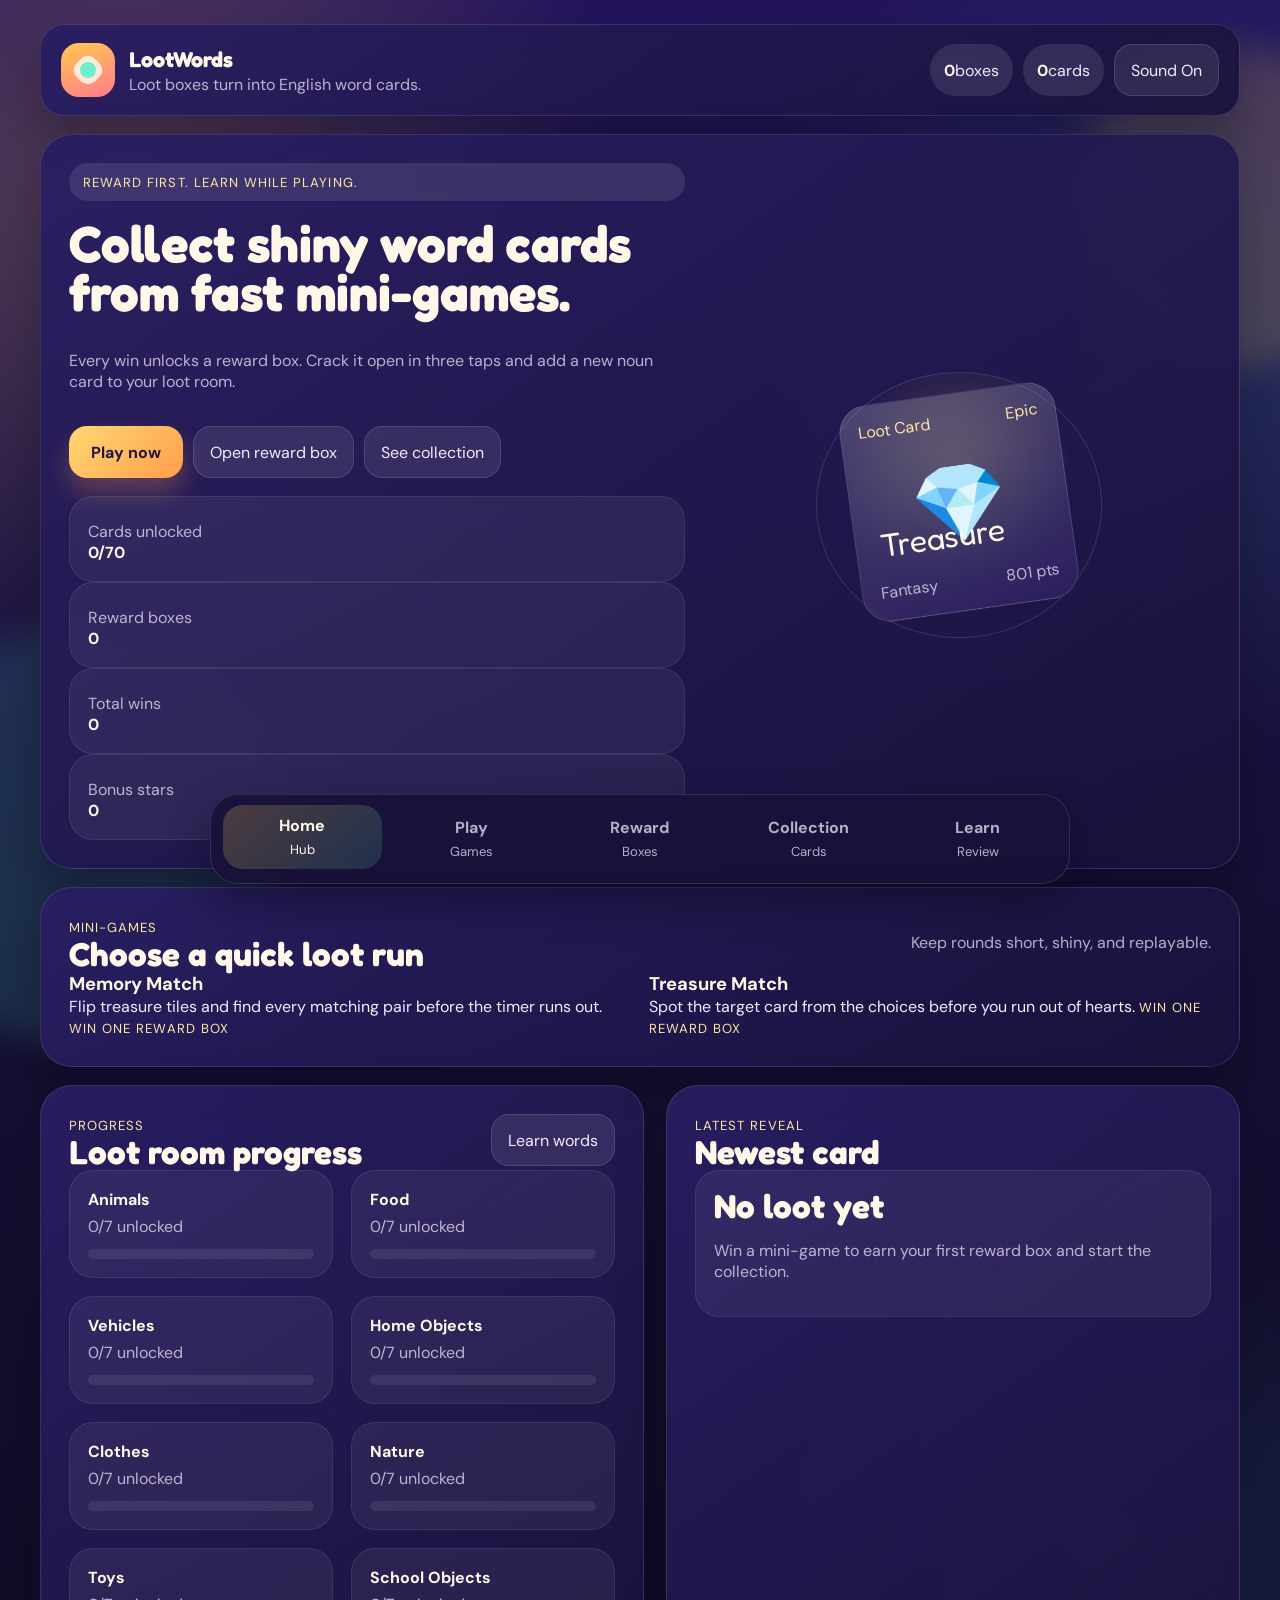
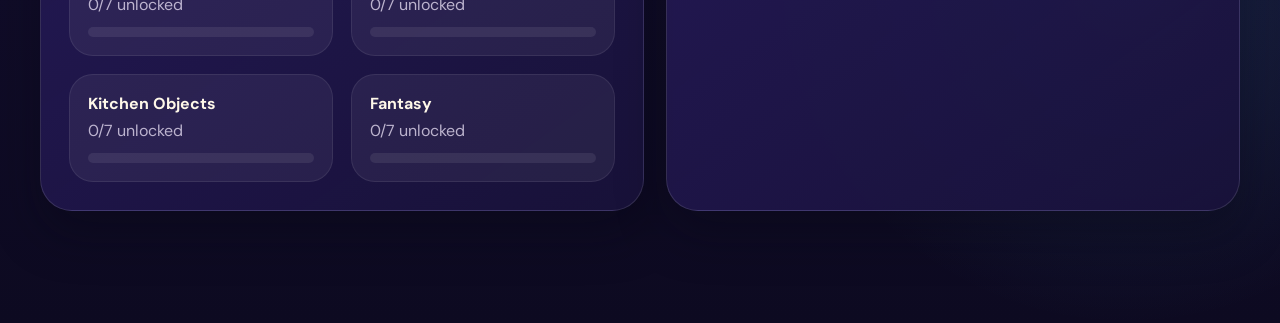
==== lootwords/index.html @ d4439b84 "Initial the project" ====
<!DOCTYPE html>
<html lang="en">
  <head>
    <meta charset="UTF-8" />
    <meta name="viewport" content="width=device-width, initial-scale=1.0" />
    <title>LootWords</title>
    <meta
      name="description"
      content="LootWords is a playful browser loot game that turns collectible rewards into English vocabulary."
    />
    <link
      rel="icon"
      href="data:image/svg+xml,%3Csvg xmlns='http://www.w3.org/2000/svg' viewBox='0 0 64 64'%3E%3Crect width='64' height='64' rx='18' fill='%23ffc94f'/%3E%3Ccircle cx='32' cy='32' r='18' fill='%23ffffff' fill-opacity='0.75'/%3E%3Ccircle cx='32' cy='32' r='10' fill='%2352f1cb'/%3E%3C/svg%3E"
    />
    <link rel="stylesheet" href="./styles/main.css" />
  </head>
  <body>
    <div id="app"></div>
    <script type="module" src="./scripts/app.js"></script>
  </body>
</html>
---- lootwords/styles/main.css ----
@import url("https://fonts.googleapis.com/css2?family=DM+Sans:wght@400;500;700;800&family=Fredoka:wght@500;600;700&display=swap");

:root {
  color-scheme: dark;
  --bg-0: #0d0a21;
  --bg-1: #161036;
  --bg-2: #24145f;
  --panel: rgba(29, 20, 70, 0.88);
  --panel-strong: rgba(39, 28, 90, 0.96);
  --line: rgba(255, 255, 255, 0.12);
  --line-soft: rgba(255, 255, 255, 0.08);
  --text-strong: #fff8e9;
  --text-main: #f5ebff;
  --text-muted: rgba(245, 235, 255, 0.72);
  --gold: #ffc94f;
  --gold-soft: #ffe7a5;
  --mint: #52f1cb;
  --rose: #ff7b8d;
  --sky: #53c4ff;
  --shadow: 0 22px 48px rgba(9, 7, 20, 0.36);
  --radius-xl: 32px;
  --radius-lg: 24px;
  --radius-md: 18px;
  --radius-sm: 14px;
  --shell-width: min(1200px, calc(100vw - 40px));
  --nav-height: 88px;
  --ease: 180ms ease;
}

*,
*::before,
*::after {
  box-sizing: border-box;
}

html,
body {
  min-height: 100%;
  margin: 0;
}

body {
  font-family: "DM Sans", sans-serif;
  background:
    radial-gradient(circle at 10% 10%, rgba(255, 201, 79, 0.24), transparent 24%),
    radial-gradient(circle at 88% 18%, rgba(82, 241, 203, 0.15), transparent 22%),
    radial-gradient(circle at 88% 82%, rgba(83, 196, 255, 0.14), transparent 18%),
    linear-gradient(180deg, var(--bg-2) 0%, var(--bg-1) 48%, var(--bg-0) 100%);
  color: var(--text-main);
  overflow-x: hidden;
}

body::before,
body::after {
  content: "";
  position: fixed;
  border-radius: 50%;
  pointer-events: none;
  filter: blur(18px);
  z-index: 0;
}

body::before {
  top: 3rem;
  right: -7rem;
  width: 20rem;
  height: 20rem;
  background: rgba(255, 201, 79, 0.18);
}

body::after {
  bottom: -9rem;
  left: -8rem;
  width: 26rem;
  height: 26rem;
  background: rgba(82, 241, 203, 0.14);
}

button,
select {
  font: inherit;
}

a {
  color: inherit;
  text-decoration: none;
}

#app {
  position: relative;
  z-index: 1;
  min-height: 100vh;
}

.app-shell {
  width: var(--shell-width);
  margin: 0 auto;
  padding: 24px 0 calc(var(--nav-height) + 24px);
}

.shell-topbar,
.hero-panel,
.section-panel,
.collection-panel,
.reward-panel,
.learn-panel,
.arena-panel,
.detail-modal__dialog {
  background: linear-gradient(145deg, rgba(41, 30, 98, 0.95), rgba(25, 18, 59, 0.9));
  border: 1px solid var(--line);
  box-shadow: var(--shadow);
  backdrop-filter: blur(14px);
}

.shell-topbar {
  display: flex;
  align-items: center;
  justify-content: space-between;
  gap: 18px;
  padding: 18px 20px;
  margin-bottom: 18px;
  border-radius: 24px;
}

.brand-lockup {
  display: flex;
  align-items: center;
  gap: 14px;
}

.brand-mark {
  width: 54px;
  height: 54px;
  border-radius: 18px;
  position: relative;
  background: linear-gradient(160deg, var(--gold), var(--rose));
}

.brand-mark::before,
.brand-mark::after {
  content: "";
  position: absolute;
  transform: rotate(45deg);
}

.brand-mark::before {
  inset: 14px;
  border-radius: 10px;
  background: rgba(255, 255, 255, 0.76);
}

.brand-mark::after {
  inset: 19px;
  border-radius: 8px;
  background: rgba(82, 241, 203, 0.84);
}

.brand-copy {
  display: grid;
  gap: 2px;
}

.brand-copy strong,
.headline,
.section-title,
.reward-title,
.learn-title,
.arena-title,
.loot-card__word,
.detail-card__word,
.target-card__copy strong {
  font-family: "Fredoka", sans-serif;
  color: var(--text-strong);
}

.brand-copy strong {
  font-size: 1.35rem;
}

.brand-copy span,
.screen-note,
.section-copy,
.body-copy,
.reward-hint {
  color: var(--text-muted);
}

.topbar-status,
.hero-actions,
.button-row,
.pill-row,
.cta-stack,
.arena-stats,
.reward-meter {
  display: flex;
  gap: 10px;
  flex-wrap: wrap;
}

.status-pill,
.arena-stat,
.card-category,
.card-points,
.card-tag,
.rarity-badge,
.eyebrow {
  display: inline-flex;
  align-items: center;
  min-height: 38px;
  padding: 0 14px;
  border-radius: 999px;
  background: rgba(255, 255, 255, 0.1);
  color: var(--text-main);
}

.status-pill strong {
  color: var(--text-strong);
}

.eyebrow,
.small-label {
  color: var(--gold-soft);
  letter-spacing: 0.08em;
  text-transform: uppercase;
  font-size: 0.82rem;
}

.headline {
  margin: 0;
  font-size: clamp(2.6rem, 4vw, 4.8rem);
  line-height: 0.95;
}

.section-title,
.reward-title,
.learn-title,
.arena-title {
  margin: 0;
  font-size: clamp(1.6rem, 2.6vw, 2.35rem);
  line-height: 1.05;
}

.shell-main {
  animation: screenRise 320ms ease both;
}

.shell-nav {
  position: fixed;
  left: 50%;
  bottom: 16px;
  transform: translateX(-50%);
  width: min(860px, calc(100vw - 24px));
  display: grid;
  grid-template-columns: repeat(5, minmax(0, 1fr));
  gap: 10px;
  padding: 12px;
  background: rgba(24, 18, 57, 0.92);
  border: 1px solid var(--line);
  border-radius: 28px;
  backdrop-filter: blur(16px);
  box-shadow: 0 18px 40px rgba(10, 8, 23, 0.42);
  z-index: 5;
}

.nav-link {
  display: grid;
  justify-items: center;
  gap: 4px;
  min-height: 64px;
  padding: 10px 8px;
  border-radius: 20px;
  color: var(--text-muted);
  transition: background var(--ease), color var(--ease), transform var(--ease);
}

.nav-link:hover,
.nav-link:focus-visible,
.nav-link.is-active {
  background: rgba(255, 255, 255, 0.08);
  color: var(--text-strong);
  transform: translateY(-2px);
  outline: none;
}

.nav-link.is-active {
  background: linear-gradient(135deg, rgba(255, 201, 79, 0.22), rgba(82, 241, 203, 0.14));
}

.nav-link__tag {
  font-size: 0.82rem;
}

.hero-panel,
.section-panel,
.collection-panel,
.reward-panel,
.learn-panel,
.arena-panel {
  padding: 28px;
  border-radius: var(--radius-xl);
}

.screen-stack,
.game-layout,
.game-switcher,
.category-progress,
.rarity-breakdown,
.collection-grid,
.learn-list,
.match-options,
.reward-reveal,
.reward-box-stage,
.arena-frame {
  display: grid;
  gap: 18px;
}

.hero-panel,
.two-column,
.reward-layout,
.learn-layout,
.detail-grid {
  display: grid;
  gap: 22px;
}

.hero-panel {
  grid-template-columns: minmax(0, 1.1fr) minmax(300px, 0.9fr);
  overflow: hidden;
}

.hero-copy,
.learn-spotlight,
.detail-copy {
  display: grid;
  gap: 18px;
  align-content: start;
}

.hero-stats,
.category-progress,
.rarity-breakdown,
.collection-grid,
.learn-list {
  grid-template-columns: repeat(auto-fit, minmax(180px, 1fr));
}

.stat-card,
.progress-chip,
.rarity-chip,
.game-choice,
.celebration-card,
.learn-guide,
.match-option,
.target-card,
.empty-state {
  border-radius: 24px;
  background: rgba(255, 255, 255, 0.06);
  border: 1px solid var(--line-soft);
}

.stat-card,
.progress-chip,
.rarity-chip,
.game-choice,
.celebration-card,
.learn-guide,
.target-card,
.empty-state {
  padding: 18px;
}

.stat-card span,
.progress-chip span,
.rarity-chip span {
  display: block;
  color: var(--text-muted);
  margin-top: 6px;
}

.stat-card strong,
.progress-chip strong,
.rarity-chip strong {
  color: var(--text-strong);
}

.hero-art,
.reward-box-wrap {
  position: relative;
  min-height: 330px;
  display: grid;
  place-items: center;
}

.vault-scene {
  position: relative;
  width: min(100%, 420px);
  min-height: 340px;
}

.vault-ring {
  position: absolute;
  inset: 12% 16% 10%;
  border-radius: 50%;
  border: 1px solid var(--line);
  background:
    radial-gradient(circle at 50% 36%, rgba(255, 201, 79, 0.24), transparent 52%),
    radial-gradient(circle at 50% 50%, rgba(82, 241, 203, 0.12), transparent 60%);
  animation: floatPulse 4.8s ease-in-out infinite;
}

.showcase-card {
  position: absolute;
  inset: 18% 24%;
  border-radius: 28px;
  background: linear-gradient(165deg, rgba(255, 255, 255, 0.2), rgba(46, 31, 96, 0.95));
  border: 1px solid var(--line);
  overflow: hidden;
  transform: rotate(-8deg);
}

.showcase-card::before,
.loot-card::before,
.detail-card::before {
  content: "";
  position: absolute;
  inset: 0;
  background: linear-gradient(120deg, transparent 28%, rgba(255, 255, 255, 0.18) 48%, transparent 64%);
  transform: translateX(-120%);
  animation: shineSweep 6s linear infinite;
}

.showcase-card__top,
.showcase-card__bottom,
.loot-card__header,
.detail-card__header,
.loot-card__meta,
.detail-card__meta,
.screen-header,
.arena-topline,
.detail-modal__top {
  display: flex;
  justify-content: space-between;
  align-items: flex-start;
  gap: 14px;
  flex-wrap: wrap;
}

.showcase-card__top,
.showcase-card__bottom {
  position: absolute;
  left: 18px;
  right: 18px;
}

.showcase-card__top {
  top: 16px;
  color: var(--gold-soft);
}

.showcase-card__emoji {
  position: absolute;
  inset: 28% 0 auto;
  text-align: center;
  font-size: clamp(4rem, 6vw, 5.5rem);
}

.showcase-card__word {
  position: absolute;
  left: 24px;
  right: 24px;
  bottom: 56px;
  font-family: "Fredoka", sans-serif;
  font-size: 2rem;
  color: var(--text-strong);
}

.showcase-card__bottom {
  bottom: 18px;
  color: var(--text-muted);
}

.progress-bar {
  margin-top: 12px;
  height: 10px;
  border-radius: 999px;
  background: rgba(255, 255, 255, 0.08);
  overflow: hidden;
}

.progress-bar__fill,
.reward-meter span.is-filled {
  background: linear-gradient(90deg, var(--gold), var(--mint));
}

.progress-bar__fill {
  height: 100%;
  border-radius: inherit;
}

.loot-card,
.detail-card {
  position: relative;
  display: grid;
  gap: 14px;
  min-height: 250px;
  padding: 18px;
  border-radius: 24px;
  border: 1px solid var(--line);
  background: linear-gradient(160deg, rgba(255, 255, 255, 0.16), rgba(42, 28, 99, 0.95));
  overflow: hidden;
  transition: transform 220ms ease, box-shadow 220ms ease;
}

.loot-card:hover,
.detail-card:hover,
.collection-card-button:hover .loot-card,
.learn-list button:hover .loot-card {
  transform: translateY(-4px) rotateX(4deg);
}

.loot-card[data-rarity="common"],
.detail-card[data-rarity="common"] { background: linear-gradient(160deg, rgba(83, 196, 255, 0.16), rgba(42, 28, 99, 0.95)); }
.loot-card[data-rarity="rare"],
.detail-card[data-rarity="rare"] { background: linear-gradient(160deg, rgba(82, 241, 203, 0.16), rgba(42, 28, 99, 0.95)); }
.loot-card[data-rarity="super-rare"],
.detail-card[data-rarity="super-rare"] { background: linear-gradient(160deg, rgba(255, 201, 79, 0.18), rgba(42, 28, 99, 0.95)); }
.loot-card[data-rarity="epic"],
.detail-card[data-rarity="epic"] { background: linear-gradient(160deg, rgba(255, 123, 141, 0.18), rgba(42, 28, 99, 0.95)); }
.loot-card[data-rarity="legendary"],
.detail-card[data-rarity="legendary"] { background: linear-gradient(160deg, rgba(255, 201, 79, 0.24), rgba(83, 196, 255, 0.14), rgba(42, 28, 99, 0.96)); }
.loot-card.is-locked,
.detail-card.is-locked { background: linear-gradient(160deg, rgba(255, 255, 255, 0.07), rgba(24, 17, 58, 0.94)); }

.card-art {
  display: grid;
  place-items: center;
  min-height: 110px;
  border-radius: 20px;
  background:
    radial-gradient(circle at 50% 25%, rgba(255, 255, 255, 0.2), transparent 42%),
    linear-gradient(160deg, rgba(255, 255, 255, 0.16), rgba(255, 255, 255, 0.03));
  border: 1px solid var(--line);
}

.card-art__icon {
  font-size: clamp(2.8rem, 4.2vw, 4rem);
}

.card-art__locked {
  display: grid;
  gap: 8px;
  justify-items: center;
  color: rgba(255, 255, 255, 0.56);
}

.card-art__locked strong {
  width: 68px;
  height: 68px;
  display: grid;
  place-items: center;
  border-radius: 22px;
  background: rgba(255, 255, 255, 0.06);
  font-size: 2rem;
}

.loot-card__word,
.detail-card__word {
  margin: 0;
  font-size: 1.65rem;
}

.rarity-badge {
  background: linear-gradient(135deg, var(--gold), #fff0be);
  color: #231541;
  font-weight: 700;
}

.collection-toolbar {
  display: grid;
  grid-template-columns: repeat(auto-fit, minmax(150px, 1fr));
  gap: 12px;
  margin-bottom: 22px;
}

.filter-select,
.mute-toggle,
.primary-button,
.secondary-button,
.ghost-button {
  min-height: 52px;
  border: 0;
  border-radius: 18px;
  transition: transform var(--ease), box-shadow var(--ease), background var(--ease), color var(--ease);
}

.filter-select,
.secondary-button,
.ghost-button,
.mute-toggle {
  padding: 0 16px;
  color: var(--text-main);
  background: rgba(255, 255, 255, 0.09);
  border: 1px solid var(--line);
}

.primary-button {
  padding: 0 22px;
  font-weight: 700;
  color: #24143f;
  background: linear-gradient(135deg, #ffd873, #ff9f4a);
  box-shadow: 0 14px 24px rgba(255, 159, 74, 0.28);
}

.primary-button:hover,
.secondary-button:hover,
.ghost-button:hover,
.mute-toggle:hover,
.filter-select:hover,
.game-choice:hover,
.tile-button:hover,
.collection-card-button:hover,
.learn-list button:hover,
.reward-box-button.is-clickable:hover {
  transform: translateY(-2px);
}

.collection-card-button,
.learn-list button,
.tile-button,
.game-choice {
  padding: 0;
  border: 0;
  background: transparent;
  text-align: left;
  color: inherit;
}

.detail-modal {
  position: fixed;
  inset: 0;
  display: grid;
  place-items: center;
  padding: 20px;
  background: rgba(8, 6, 18, 0.72);
  backdrop-filter: blur(8px);
  z-index: 7;
}

.detail-modal__dialog {
  width: min(720px, 100%);
  padding: 26px;
  border-radius: 30px;
}

.reward-layout,
.learn-layout,
.two-column,
.detail-grid {
  grid-template-columns: minmax(0, 1fr) minmax(300px, 0.95fr);
}

.reward-box-wrap {
  overflow: hidden;
  border-radius: 28px;
  background:
    radial-gradient(circle at 50% 30%, rgba(255, 201, 79, 0.24), transparent 42%),
    linear-gradient(160deg, rgba(83, 196, 255, 0.1), rgba(255, 255, 255, 0.04));
  border: 1px solid var(--line);
}

.reward-sparkles span {
  position: absolute;
  width: 14px;
  height: 14px;
  border-radius: 50%;
  background: rgba(255, 216, 115, 0.92);
  box-shadow: 0 0 18px rgba(255, 216, 115, 0.72);
  animation: sparkleFloat 3s linear infinite;
}

.reward-sparkles span:nth-child(1) { top: 18%; left: 18%; }
.reward-sparkles span:nth-child(2) { top: 24%; right: 20%; animation-delay: 0.8s; }
.reward-sparkles span:nth-child(3) { bottom: 18%; left: 22%; animation-delay: 1.2s; }
.reward-sparkles span:nth-child(4) { bottom: 22%; right: 18%; animation-delay: 1.8s; }

.reward-box-button {
  position: relative;
  width: min(320px, 80%);
  aspect-ratio: 1 / 1;
  border: 0;
  background: transparent;
}

.reward-box {
  position: absolute;
  inset: 0;
  display: grid;
  place-items: center;
}

.reward-box__base,
.reward-box__lid {
  position: absolute;
  left: 18%;
  right: 18%;
  border-radius: 22px;
  background: linear-gradient(160deg, #f6c15f, #f2914f);
  border: 4px solid rgba(91, 42, 24, 0.56);
}

.reward-box__base { top: 34%; bottom: 16%; }
.reward-box__lid { top: 20%; bottom: 52%; transform-origin: center bottom; transition: transform 260ms ease; }
.reward-box__ribbon-v,
.reward-box__ribbon-h { position: absolute; background: linear-gradient(180deg, #ff5a6c, #ff8576); }
.reward-box__ribbon-v { top: 18%; bottom: 16%; left: 46%; width: 8%; border-radius: 999px; }
.reward-box__ribbon-h { left: 18%; right: 18%; top: 44%; height: 8%; border-radius: 999px; }
.reward-box__shine { position: absolute; inset: 22% 24%; border-radius: 50%; background: radial-gradient(circle, rgba(255,255,255,0.28), transparent 72%); }
.reward-box__cracks span { position: absolute; width: 3px; border-radius: 999px; background: rgba(96, 43, 20, 0.72); opacity: 0; }
.reward-box__cracks span:nth-child(1) { top: 44%; left: 36%; height: 34px; transform: rotate(26deg); }
.reward-box__cracks span:nth-child(2) { top: 48%; right: 38%; height: 40px; transform: rotate(-18deg); }
.reward-box__cracks span:nth-child(3) { top: 36%; left: 52%; height: 28px; transform: rotate(42deg); }
.reward-box--tap-1,
.reward-box--tap-2 { animation: boxShake 300ms ease; }
.reward-box--tap-1 .reward-box__cracks span:nth-child(1),
.reward-box--tap-2 .reward-box__cracks span:nth-child(1),
.reward-box--tap-2 .reward-box__cracks span:nth-child(2),
.reward-box--opened .reward-box__cracks span { opacity: 1; }
.reward-box--opened .reward-box__lid { transform: translateY(-32px) rotate(-22deg); }

.reward-meter span {
  flex: 1;
  height: 12px;
  border-radius: 999px;
  background: rgba(255, 255, 255, 0.08);
}

.reward-reveal__card {
  animation: cardBurst 420ms ease both;
}

.game-switcher {
  grid-template-columns: repeat(auto-fit, minmax(220px, 1fr));
}

.game-choice.is-active {
  background: linear-gradient(145deg, rgba(255, 201, 79, 0.18), rgba(82, 241, 203, 0.08));
  border-color: rgba(255, 216, 115, 0.24);
}

.game-choice strong {
  display: block;
  font-size: 1.15rem;
  color: var(--text-strong);
}

.arena-panel {
  min-height: 640px;
}

.game-surface {
  padding: 18px;
  border-radius: 28px;
  background: rgba(10, 8, 25, 0.3);
  border: 1px solid var(--line-soft);
}

.memory-grid {
  display: grid;
  grid-template-columns: repeat(4, minmax(0, 1fr));
  gap: 14px;
}

.memory-tile {
  position: relative;
  aspect-ratio: 1 / 1;
  border-radius: 24px;
}

.tile-face {
  position: absolute;
  inset: 0;
  display: grid;
  place-items: center;
  border-radius: inherit;
  backface-visibility: hidden;
  transition: transform 260ms ease;
  border: 1px solid var(--line);
}

.tile-face--back {
  background: linear-gradient(135deg, rgba(255, 201, 79, 0.3), rgba(255, 123, 141, 0.22));
}

.tile-face--back::before,
.tile-face--back::after {
  content: "";
  position: absolute;
  border-radius: 999px;
  background: rgba(255, 255, 255, 0.34);
}

.tile-face--back::before { width: 32px; height: 10px; }
.tile-face--back::after { width: 10px; height: 32px; }

.tile-face--front {
  transform: rotateY(180deg);
  padding: 12px;
  background: rgba(28, 20, 69, 0.96);
}

.memory-tile.is-revealed .tile-face--back,
.memory-tile.is-matched .tile-face--back { transform: rotateY(180deg); }
.memory-tile.is-revealed .tile-face--front,
.memory-tile.is-matched .tile-face--front { transform: rotateY(0deg); }

.tile-card {
  display: grid;
  gap: 8px;
  justify-items: center;
  text-align: center;
}

.tile-card__icon {
  font-size: 2.6rem;
}

.target-card {
  display: grid;
  grid-template-columns: auto 1fr auto;
  align-items: center;
  gap: 16px;
}

.target-card__icon {
  width: 88px;
  height: 88px;
  display: grid;
  place-items: center;
  border-radius: 24px;
  background: rgba(255, 255, 255, 0.1);
  font-size: 2.8rem;
}

.match-options {
  grid-template-columns: repeat(auto-fit, minmax(180px, 1fr));
}

.match-option.is-wrong {
  border-color: rgba(255, 123, 141, 0.44);
  animation: nudge 280ms ease;
}

.match-option.is-correct {
  border-color: rgba(82, 241, 203, 0.44);
}

.game-overlay {
  margin-top: 16px;
  padding: 24px;
  border-radius: 26px;
  border: 1px solid var(--line);
}

.game-overlay.is-win {
  background: linear-gradient(145deg, rgba(255, 201, 79, 0.18), rgba(82, 241, 203, 0.08));
}

.game-overlay.is-lose {
  background: linear-gradient(145deg, rgba(255, 123, 141, 0.18), rgba(83, 196, 255, 0.08));
}

.learn-guide,
.detail-copy ul {
  line-height: 1.65;
}

.detail-copy ul {
  margin: 0;
  padding-left: 18px;
  color: var(--text-muted);
}

@keyframes screenRise {
  from { opacity: 0; transform: translateY(12px); }
  to { opacity: 1; transform: translateY(0); }
}

@keyframes floatPulse {
  0%, 100% { transform: translateY(0) scale(1); }
  50% { transform: translateY(-8px) scale(1.02); }
}

@keyframes shineSweep {
  from { transform: translateX(-120%); }
  to { transform: translateX(160%); }
}

@keyframes boxShake {
  0%, 100% { transform: translateX(0); }
  25% { transform: translateX(-4px) rotate(-2deg); }
  50% { transform: translateX(4px) rotate(2deg); }
  75% { transform: translateX(-2px) rotate(-1deg); }
}

@keyframes cardBurst {
  from { opacity: 0; transform: translateY(24px) scale(0.92); }
  to { opacity: 1; transform: translateY(0) scale(1); }
}

@keyframes sparkleFloat {
  0% { transform: translateY(0) scale(0.9); opacity: 0; }
  20%, 80% { opacity: 1; }
  100% { transform: translateY(-26px) scale(1.1); opacity: 0; }
}

@keyframes nudge {
  0%, 100% { transform: translateX(0); }
  25% { transform: translateX(-4px); }
  75% { transform: translateX(4px); }
}

@media (max-width: 980px) {
  .hero-panel,
  .two-column,
  .reward-layout,
  .learn-layout,
  .detail-grid {
    grid-template-columns: 1fr;
  }

  .arena-panel {
    min-height: auto;
  }
}

@media (max-width: 760px) {
  .app-shell {
    width: min(100vw - 20px, 100%);
    padding-top: 12px;
  }

  .shell-topbar {
    padding: 16px;
    flex-direction: column;
    align-items: stretch;
  }

  .memory-grid {
    grid-template-columns: repeat(3, minmax(0, 1fr));
  }

  .target-card {
    grid-template-columns: 1fr;
  }
}

@media (max-width: 540px) {
  .hero-panel,
  .section-panel,
  .collection-panel,
  .reward-panel,
  .learn-panel,
  .arena-panel {
    padding: 22px;
    border-radius: 26px;
  }

  .memory-grid {
    grid-template-columns: repeat(2, minmax(0, 1fr));
  }

  .headline {
    font-size: 2.4rem;
  }

  .shell-nav {
    width: calc(100vw - 14px);
    bottom: 8px;
    gap: 8px;
    padding: 10px;
  }

  .nav-link {
    min-height: 58px;
    font-size: 0.88rem;
  }
}
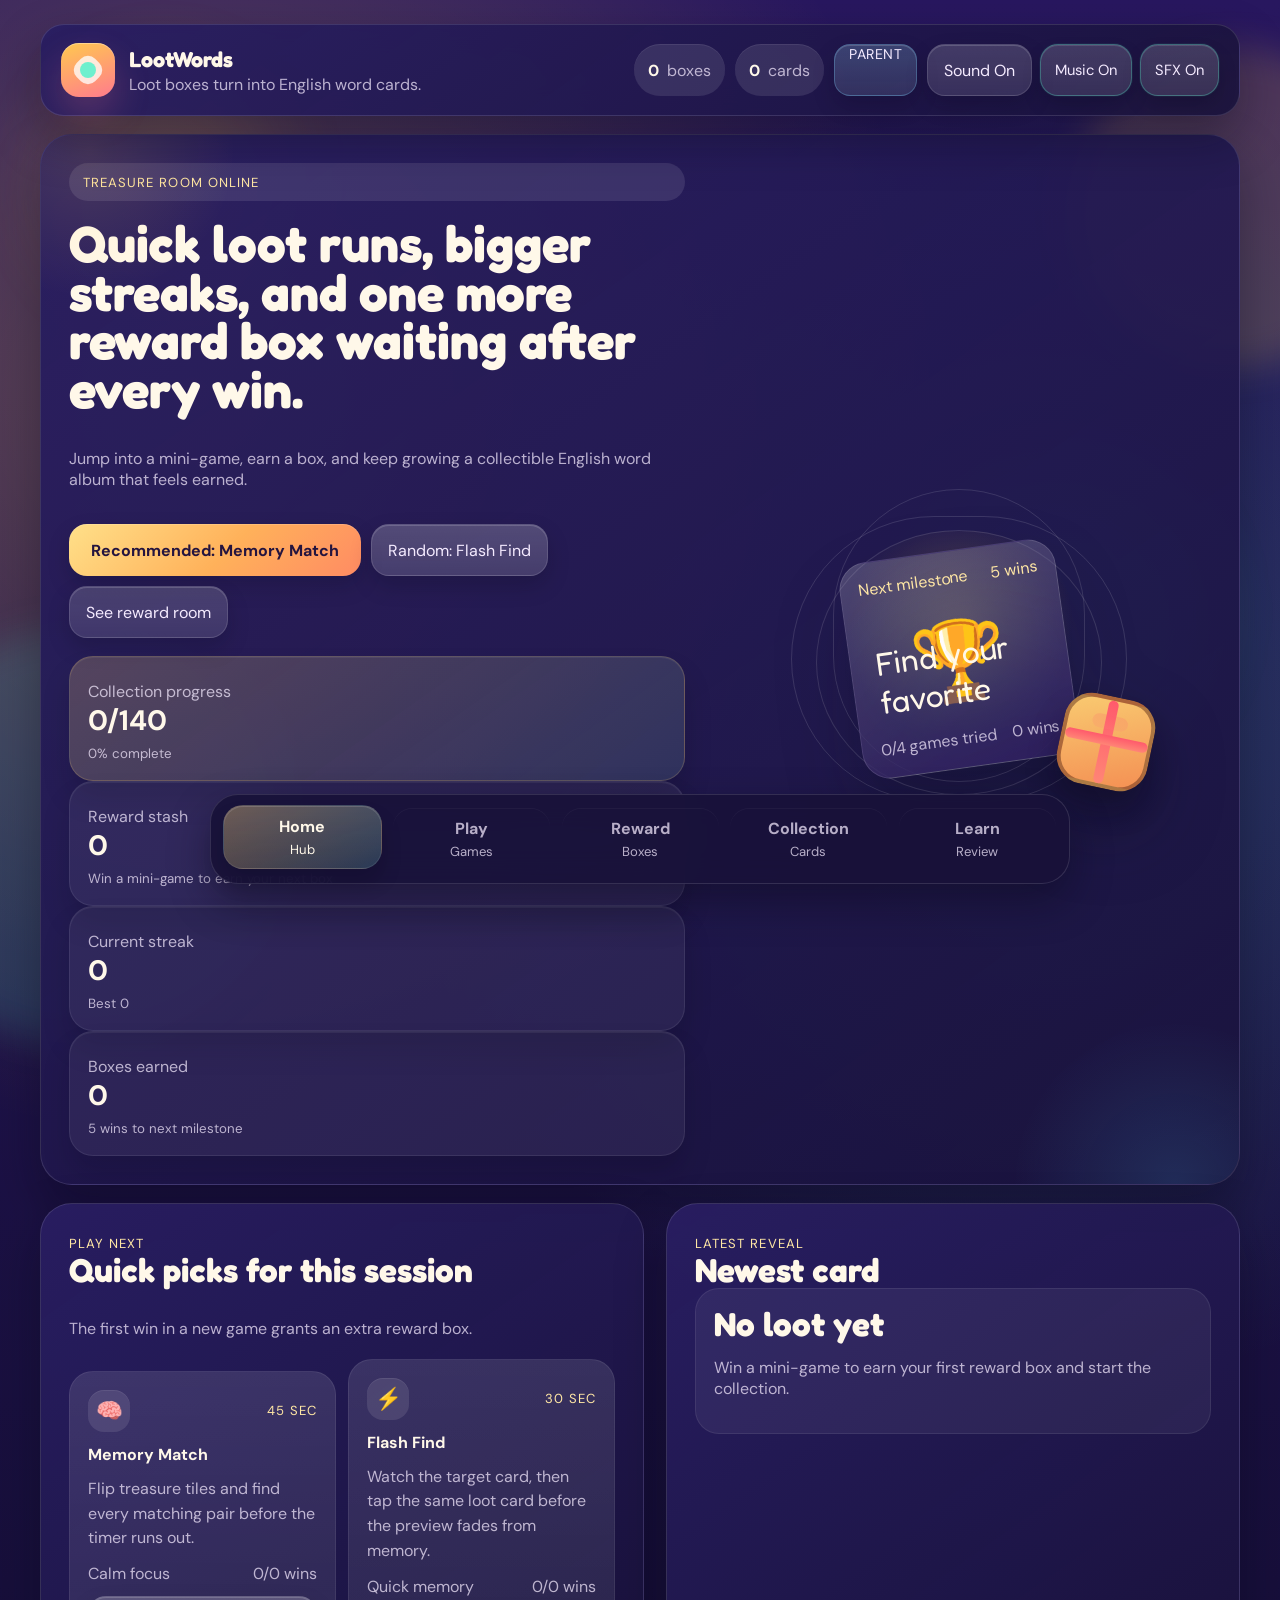
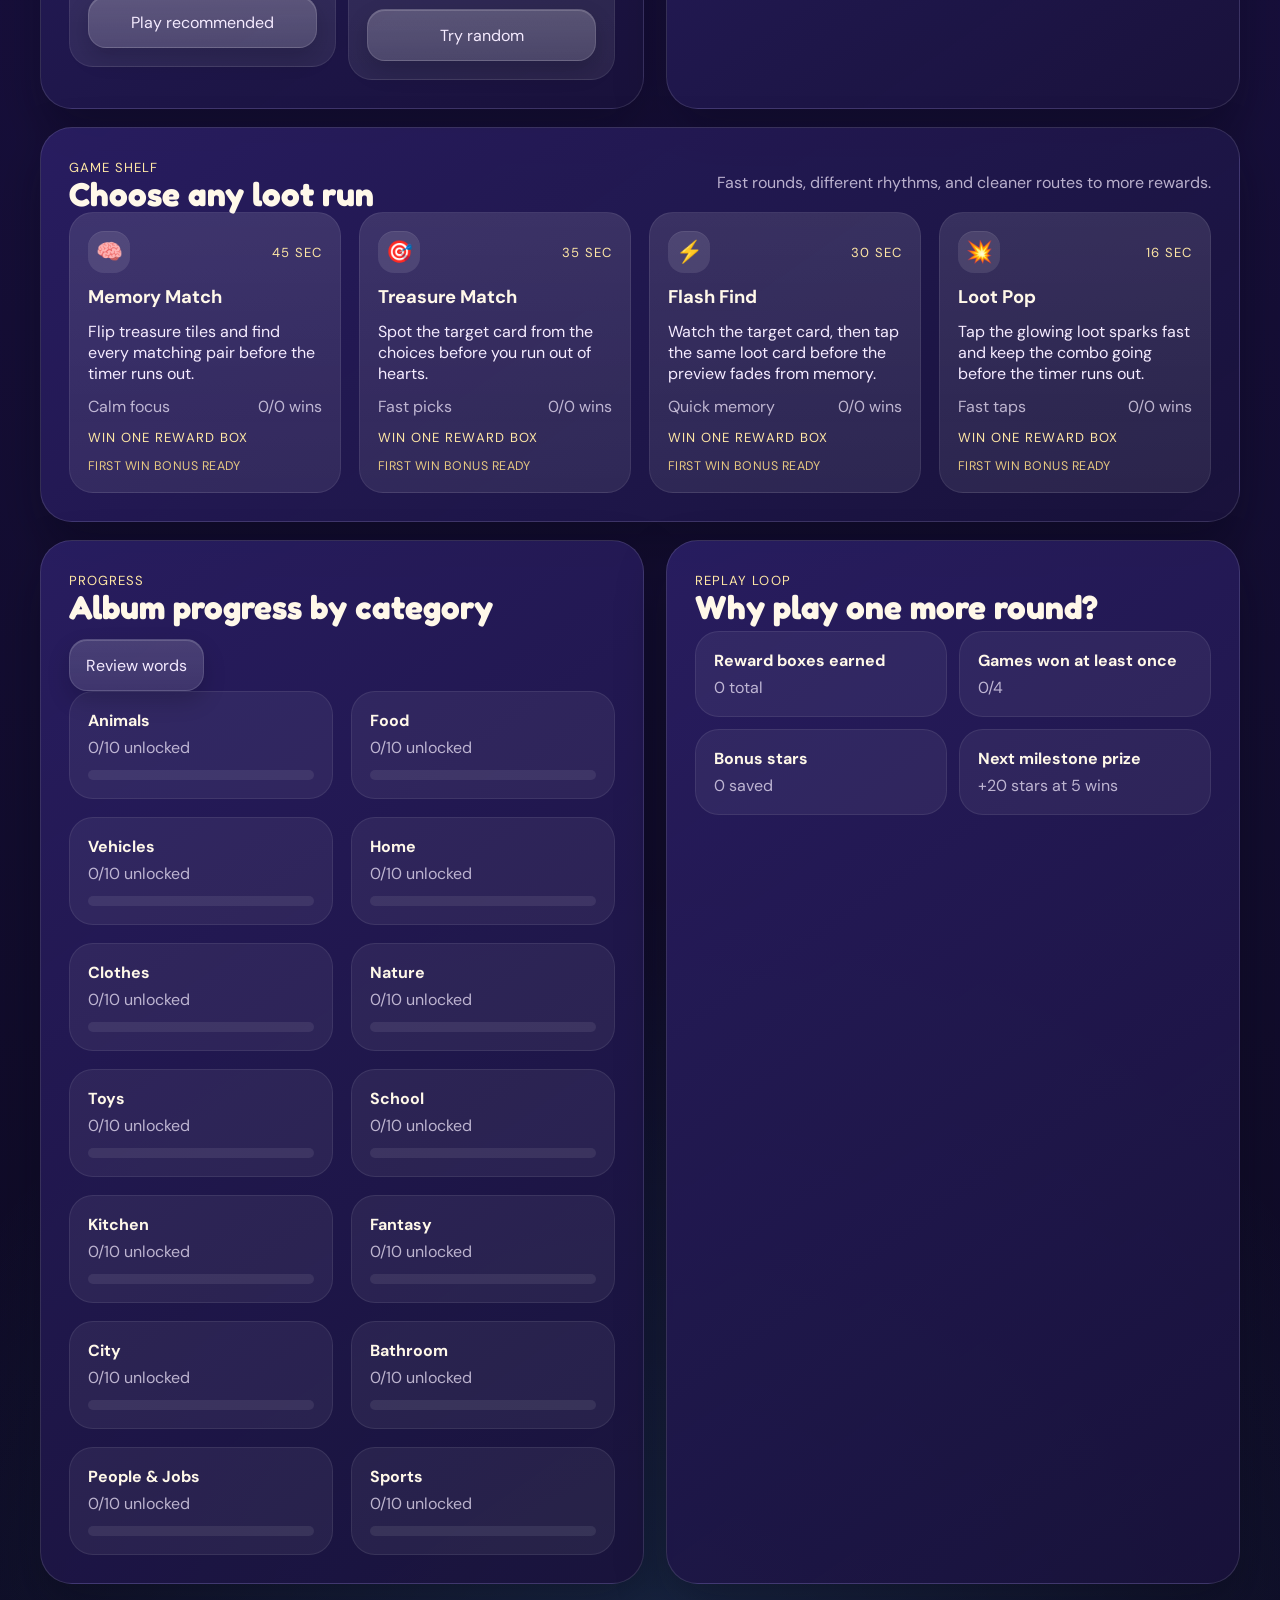
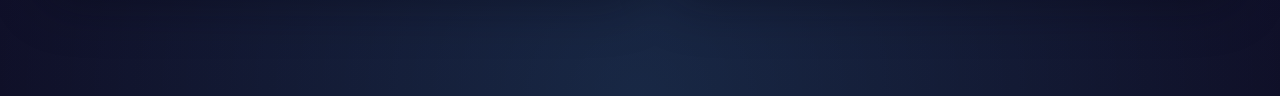
==== commit 0b00544a: "chore: perform QA, refactor codebase, and improve stability" ====
--- a/lootwords/index.html
+++ b/lootwords/index.html
@@ -13,6 +13,8 @@
       href="data:image/svg+xml,%3Csvg xmlns='http://www.w3.org/2000/svg' viewBox='0 0 64 64'%3E%3Crect width='64' height='64' rx='18' fill='%23ffc94f'/%3E%3Ccircle cx='32' cy='32' r='18' fill='%23ffffff' fill-opacity='0.75'/%3E%3Ccircle cx='32' cy='32' r='10' fill='%2352f1cb'/%3E%3C/svg%3E"
     />
     <link rel="stylesheet" href="./styles/main.css" />
+    <link rel="stylesheet" href="./styles/theme.css" />
+    <link rel="stylesheet" href="./styles/animations.css" />
   </head>
   <body>
     <div id="app"></div>
--- a/lootwords/styles/main.css
+++ b/lootwords/styles/main.css
@@ -197,6 +197,13 @@
   flex-wrap: wrap;
 }
 
+.audio-controls {
+  display: flex;
+  gap: 8px;
+  flex-wrap: wrap;
+  justify-content: flex-end;
+}
+
 .status-pill,
 .arena-stat,
 .card-category,
@@ -370,6 +377,15 @@
   padding: 18px;
 }
 
+.empty-state--error {
+  display: grid;
+  gap: 14px;
+  background:
+    linear-gradient(135deg, rgba(255, 123, 141, 0.14), rgba(255, 201, 79, 0.08)),
+    rgba(255, 255, 255, 0.06);
+  border-color: rgba(255, 123, 141, 0.22);
+}
+
 .stat-card span,
 .progress-chip span,
 .rarity-chip span {
@@ -602,6 +618,31 @@
   color: var(--text-main);
   background: rgba(255, 255, 255, 0.09);
   border: 1px solid var(--line);
+}
+
+.mute-toggle.is-muted {
+  border-color: rgba(255, 123, 141, 0.42);
+  background:
+    linear-gradient(180deg, rgba(255, 123, 141, 0.2), rgba(255, 123, 141, 0.1)),
+    rgba(255, 255, 255, 0.06);
+}
+
+.mute-toggle--sub {
+  min-height: 44px;
+  padding: 0 14px;
+  font-size: 0.92rem;
+}
+
+.mute-toggle--sub.is-on {
+  border-color: rgba(82, 241, 203, 0.3);
+  box-shadow:
+    inset 0 1px 0 rgba(255, 255, 255, 0.12),
+    0 10px 18px rgba(6, 5, 17, 0.18),
+    0 0 0 1px rgba(82, 241, 203, 0.06);
+}
+
+.mute-toggle--sub.is-off {
+  opacity: 0.72;
 }
 
 .primary-button {
@@ -986,3 +1027,1987 @@
     font-size: 0.88rem;
   }
 }
+
+/* Game-feel polish overrides */
+
+body[data-route="home"] {
+  background:
+    radial-gradient(circle at 15% 12%, rgba(255, 201, 79, 0.28), transparent 24%),
+    radial-gradient(circle at 82% 22%, rgba(82, 241, 203, 0.18), transparent 24%),
+    radial-gradient(circle at 50% 100%, rgba(83, 196, 255, 0.16), transparent 24%),
+    linear-gradient(180deg, #28175f 0%, #170f3b 48%, #0d0a21 100%);
+}
+
+body[data-route="reward"] {
+  background:
+    radial-gradient(circle at 50% 16%, rgba(255, 216, 115, 0.34), transparent 26%),
+    radial-gradient(circle at 20% 82%, rgba(255, 123, 141, 0.14), transparent 24%),
+    radial-gradient(circle at 85% 78%, rgba(83, 196, 255, 0.18), transparent 22%),
+    linear-gradient(180deg, #301867 0%, #180f3d 46%, #0d0a21 100%);
+}
+
+body[data-route="collection"] {
+  background:
+    radial-gradient(circle at 18% 14%, rgba(83, 196, 255, 0.22), transparent 24%),
+    radial-gradient(circle at 86% 18%, rgba(255, 201, 79, 0.18), transparent 24%),
+    radial-gradient(circle at 55% 88%, rgba(82, 241, 203, 0.16), transparent 22%),
+    linear-gradient(180deg, #221654 0%, #160f39 48%, #0d0a21 100%);
+}
+
+body[data-route="learn"] {
+  background:
+    radial-gradient(circle at 15% 18%, rgba(82, 241, 203, 0.18), transparent 22%),
+    radial-gradient(circle at 88% 16%, rgba(255, 201, 79, 0.14), transparent 22%),
+    radial-gradient(circle at 52% 88%, rgba(255, 255, 255, 0.08), transparent 22%),
+    linear-gradient(180deg, #1f1451 0%, #150f36 52%, #0d0a21 100%);
+}
+
+body[data-route="play"] {
+  background:
+    radial-gradient(circle at 18% 14%, rgba(255, 123, 141, 0.18), transparent 22%),
+    radial-gradient(circle at 82% 14%, rgba(83, 196, 255, 0.16), transparent 24%),
+    radial-gradient(circle at 50% 90%, rgba(255, 201, 79, 0.14), transparent 24%),
+    linear-gradient(180deg, #1f1248 0%, #130d33 50%, #0d0a21 100%);
+}
+
+.app-shell {
+  position: relative;
+  isolation: isolate;
+}
+
+.route-glow {
+  position: fixed;
+  inset: 0;
+  pointer-events: none;
+  z-index: 0;
+  opacity: 0.9;
+}
+
+.route-glow::before,
+.route-glow::after {
+  content: "";
+  position: absolute;
+  border-radius: 999px;
+  filter: blur(44px);
+}
+
+.route-glow--home::before,
+.route-glow--reward::before,
+.route-glow--collection::before,
+.route-glow--learn::before,
+.route-glow--play::before {
+  inset: 8% auto auto 4%;
+  width: 14rem;
+  height: 14rem;
+}
+
+.route-glow--home::after,
+.route-glow--reward::after,
+.route-glow--collection::after,
+.route-glow--learn::after,
+.route-glow--play::after {
+  inset: auto 6% 16% auto;
+  width: 18rem;
+  height: 18rem;
+}
+
+.route-glow--home::before { background: rgba(255, 201, 79, 0.2); }
+.route-glow--home::after { background: rgba(82, 241, 203, 0.16); }
+.route-glow--reward::before { background: rgba(255, 216, 115, 0.28); }
+.route-glow--reward::after { background: rgba(255, 123, 141, 0.14); }
+.route-glow--collection::before { background: rgba(83, 196, 255, 0.18); }
+.route-glow--collection::after { background: rgba(255, 201, 79, 0.16); }
+.route-glow--learn::before { background: rgba(82, 241, 203, 0.14); }
+.route-glow--learn::after { background: rgba(255, 255, 255, 0.08); }
+.route-glow--play::before { background: rgba(255, 123, 141, 0.14); }
+.route-glow--play::after { background: rgba(83, 196, 255, 0.14); }
+
+.shell-main {
+  position: relative;
+  z-index: 1;
+  transform-origin: top center;
+}
+
+.shell-main--forward {
+  animation: routeForward 260ms ease both;
+}
+
+.shell-main--backward {
+  animation: routeBackward 260ms ease both;
+}
+
+body.is-feedback-transition .route-glow {
+  animation: feedbackRoutePulse 260ms ease both;
+}
+
+body.is-feedback-victory::before,
+body.is-feedback-reward-burst::before,
+body.is-feedback-card-reveal::before,
+body.is-feedback-milestone::before,
+body.is-feedback-legendary::before {
+  animation: feedbackBloom 900ms ease both;
+}
+
+body.is-feedback-defeat::after {
+  animation: feedbackBloomRose 650ms ease both;
+}
+
+body.is-feedback-reward-tap-1 .route-glow::before,
+body.is-feedback-reward-tap-2 .route-glow::before,
+body.is-feedback-reward-tap-3 .route-glow::before {
+  animation: rewardTapPulse 320ms ease both;
+}
+
+body.is-feedback-reward-burst .route-glow::after,
+body.is-feedback-card-reveal .route-glow::after,
+body.is-feedback-new-card .route-glow::after,
+body.is-feedback-epic .route-glow::after,
+body.is-feedback-legendary .route-glow::after {
+  animation: rewardBurstGlow 900ms ease both;
+}
+
+.shell-topbar {
+  position: sticky;
+  top: 16px;
+  z-index: 6;
+}
+
+.brand-lockup {
+  position: relative;
+  transition: transform var(--ease), filter var(--ease);
+}
+
+.brand-lockup:hover,
+.brand-lockup:focus-visible {
+  transform: translateY(-2px);
+  filter: brightness(1.06);
+  outline: none;
+}
+
+.brand-mark {
+  box-shadow:
+    0 18px 36px rgba(255, 123, 141, 0.22),
+    inset 0 1px 0 rgba(255, 255, 255, 0.34);
+}
+
+.status-pill {
+  gap: 8px;
+  box-shadow: inset 0 1px 0 rgba(255, 255, 255, 0.08);
+}
+
+.status-pill span {
+  color: var(--text-muted);
+}
+
+.nav-link,
+.primary-button,
+.secondary-button,
+.ghost-button,
+.mute-toggle,
+.filter-select,
+.game-choice,
+.tile-button,
+.collection-card-button,
+.learn-list button {
+  will-change: transform;
+}
+
+.primary-button,
+.secondary-button,
+.ghost-button,
+.mute-toggle,
+.filter-select {
+  position: relative;
+  box-shadow:
+    inset 0 1px 0 rgba(255, 255, 255, 0.16),
+    0 10px 22px rgba(7, 6, 18, 0.18);
+}
+
+.primary-button {
+  background: linear-gradient(135deg, #ffe089 0%, #ffb15a 54%, #ff8b63 100%);
+}
+
+.primary-button:hover,
+.secondary-button:hover,
+.ghost-button:hover,
+.mute-toggle:hover,
+.filter-select:hover {
+  box-shadow:
+    inset 0 1px 0 rgba(255, 255, 255, 0.18),
+    0 16px 26px rgba(7, 6, 18, 0.26);
+}
+
+.primary-button:active,
+.secondary-button:active,
+.ghost-button:active,
+.mute-toggle:active,
+.filter-select:active,
+.nav-link:active,
+.game-choice:active,
+.collection-card-button:active,
+.learn-list button:active,
+.tile-button:active {
+  transform: translateY(2px) scale(0.985);
+}
+
+.primary-button:focus-visible,
+.secondary-button:focus-visible,
+.ghost-button:focus-visible,
+.mute-toggle:focus-visible,
+.filter-select:focus-visible,
+.nav-link:focus-visible,
+.game-choice:focus-visible,
+.collection-card-button:focus-visible,
+.learn-list button:focus-visible,
+.tile-button:focus-visible {
+  outline: 3px solid rgba(255, 216, 115, 0.36);
+  outline-offset: 3px;
+}
+
+.secondary-button {
+  background:
+    linear-gradient(180deg, rgba(255, 255, 255, 0.14), rgba(255, 255, 255, 0.08)),
+    rgba(255, 255, 255, 0.08);
+}
+
+.ghost-button,
+.mute-toggle,
+.filter-select {
+  background:
+    linear-gradient(180deg, rgba(255, 255, 255, 0.1), rgba(255, 255, 255, 0.05)),
+    rgba(255, 255, 255, 0.07);
+}
+
+.parent-entry-button {
+  min-height: 44px;
+  padding: 0 14px;
+  border-radius: 16px;
+  font-size: 0.88rem;
+  letter-spacing: 0.04em;
+  text-transform: uppercase;
+  background:
+    linear-gradient(180deg, rgba(125, 214, 255, 0.16), rgba(125, 214, 255, 0.06)),
+    rgba(255, 255, 255, 0.07);
+  border-color: rgba(125, 214, 255, 0.28);
+}
+
+.nav-link {
+  border: 1px solid transparent;
+  box-shadow: inset 0 1px 0 rgba(255, 255, 255, 0.04);
+}
+
+.nav-link:hover,
+.nav-link:focus-visible,
+.nav-link.is-active {
+  border-color: rgba(255, 255, 255, 0.08);
+  box-shadow:
+    inset 0 1px 0 rgba(255, 255, 255, 0.14),
+    0 14px 20px rgba(7, 6, 18, 0.18);
+}
+
+.nav-link.is-active {
+  background:
+    linear-gradient(180deg, rgba(255, 255, 255, 0.12), rgba(255, 255, 255, 0.04)),
+    linear-gradient(135deg, rgba(255, 201, 79, 0.28), rgba(82, 241, 203, 0.14));
+}
+
+.hero-panel--home {
+  position: relative;
+  overflow: hidden;
+}
+
+.hero-panel--home::before,
+.hero-panel--home::after {
+  content: "";
+  position: absolute;
+  pointer-events: none;
+}
+
+.hero-panel--home::before {
+  inset: -8rem auto auto -6rem;
+  width: 18rem;
+  height: 18rem;
+  border-radius: 50%;
+  background: radial-gradient(circle, rgba(255, 201, 79, 0.14), transparent 72%);
+}
+
+.hero-panel--home::after {
+  inset: auto -6rem -10rem auto;
+  width: 20rem;
+  height: 20rem;
+  border-radius: 50%;
+  background: radial-gradient(circle, rgba(83, 196, 255, 0.14), transparent 72%);
+}
+
+.stat-card {
+  box-shadow:
+    inset 0 1px 0 rgba(255, 255, 255, 0.06),
+    0 18px 28px rgba(8, 7, 21, 0.16);
+}
+
+.stat-card strong {
+  display: block;
+  font-size: clamp(1.55rem, 2.2vw, 2rem);
+}
+
+.stat-card small,
+.progress-chip small,
+.rarity-chip small,
+.reward-stage small {
+  display: block;
+  margin-top: 6px;
+  color: var(--text-muted);
+}
+
+.stat-card--glow {
+  background:
+    linear-gradient(145deg, rgba(255, 201, 79, 0.16), rgba(82, 241, 203, 0.06)),
+    rgba(255, 255, 255, 0.06);
+  border-color: rgba(255, 216, 115, 0.18);
+}
+
+.vault-scene {
+  filter: drop-shadow(0 34px 34px rgba(9, 7, 22, 0.36));
+}
+
+.vault-orbit {
+  position: absolute;
+  border-radius: 999px;
+  border: 1px solid rgba(255, 255, 255, 0.12);
+  animation: orbitPulse 5.6s ease-in-out infinite;
+}
+
+.vault-orbit--one {
+  inset: 8% 10%;
+}
+
+.vault-orbit--two {
+  inset: 0 20% 14%;
+  animation-delay: 0.8s;
+}
+
+.vault-box-mini {
+  position: absolute;
+  right: 4%;
+  bottom: 12%;
+  width: 92px;
+  height: 92px;
+  border-radius: 28px;
+  background: linear-gradient(160deg, #f9cb71, #f48f53);
+  border: 4px solid rgba(91, 42, 24, 0.48);
+  transform: rotate(12deg);
+  box-shadow: 0 18px 28px rgba(9, 7, 21, 0.28);
+  animation: floatPulse 3.2s ease-in-out infinite;
+}
+
+.vault-box-mini span {
+  position: absolute;
+  background: linear-gradient(180deg, #ff5a6c, #ff8576);
+  border-radius: 999px;
+}
+
+.vault-box-mini span:nth-child(1) {
+  top: 0;
+  bottom: 0;
+  left: 44%;
+  width: 12%;
+}
+
+.vault-box-mini span:nth-child(2) {
+  left: 0;
+  right: 0;
+  top: 42%;
+  height: 12%;
+}
+
+.vault-box-mini span:nth-child(3) {
+  left: 28%;
+  top: 18%;
+  width: 44%;
+  height: 16%;
+  opacity: 0.18;
+}
+
+.game-choice--home {
+  min-height: 178px;
+}
+
+.collection-dashboard {
+  display: grid;
+  grid-template-columns: repeat(auto-fit, minmax(180px, 1fr));
+  gap: 16px;
+  margin-bottom: 18px;
+}
+
+.collection-grid {
+  gap: 20px;
+}
+
+.section-panel--spotlight .loot-card {
+  min-height: 290px;
+}
+
+.loot-card,
+.detail-card {
+  --rarity-accent: rgba(83, 196, 255, 0.2);
+  --rarity-core: #83d7ff;
+  --rarity-shadow: rgba(83, 196, 255, 0.2);
+  --rarity-badge-bg: linear-gradient(135deg, #b7e7ff, #79ccff);
+  --rarity-badge-text: #1c2344;
+  min-height: 280px;
+  box-shadow:
+    inset 0 1px 0 rgba(255, 255, 255, 0.16),
+    0 26px 34px rgba(8, 7, 21, 0.3);
+  isolation: isolate;
+}
+
+.detail-card--spotlight {
+  min-height: 340px;
+}
+
+.loot-card[data-rarity="rare"],
+.detail-card[data-rarity="rare"] {
+  --rarity-accent: rgba(82, 241, 203, 0.24);
+  --rarity-core: #6cf4da;
+  --rarity-shadow: rgba(82, 241, 203, 0.22);
+  --rarity-badge-bg: linear-gradient(135deg, #c9fff2, #6ff4da);
+}
+
+.loot-card[data-rarity="super-rare"],
+.detail-card[data-rarity="super-rare"] {
+  --rarity-accent: rgba(255, 201, 79, 0.24);
+  --rarity-core: #ffd36d;
+  --rarity-shadow: rgba(255, 201, 79, 0.24);
+  --rarity-badge-bg: linear-gradient(135deg, #fff0c2, #ffd36d);
+}
+
+.loot-card[data-rarity="epic"],
+.detail-card[data-rarity="epic"] {
+  --rarity-accent: rgba(255, 123, 141, 0.24);
+  --rarity-core: #ff9aa9;
+  --rarity-shadow: rgba(255, 123, 141, 0.24);
+  --rarity-badge-bg: linear-gradient(135deg, #ffd0d7, #ff8a9c);
+}
+
+.loot-card[data-rarity="legendary"],
+.detail-card[data-rarity="legendary"] {
+  --rarity-accent: rgba(255, 223, 124, 0.28);
+  --rarity-core: #ffe083;
+  --rarity-shadow: rgba(255, 223, 124, 0.26);
+  --rarity-badge-bg: linear-gradient(135deg, #fff4d4, #ffe083 48%, #ffd068 100%);
+  box-shadow:
+    inset 0 1px 0 rgba(255, 255, 255, 0.22),
+    0 28px 42px rgba(8, 7, 21, 0.34),
+    0 0 0 1px rgba(255, 223, 124, 0.18);
+}
+
+.loot-card.is-locked,
+.detail-card.is-locked {
+  --rarity-accent: rgba(255, 255, 255, 0.08);
+  --rarity-core: rgba(255, 255, 255, 0.4);
+  --rarity-shadow: rgba(255, 255, 255, 0.08);
+  --rarity-badge-bg: linear-gradient(135deg, rgba(255, 255, 255, 0.14), rgba(255, 255, 255, 0.08));
+}
+
+.loot-card:hover,
+.detail-card:hover,
+.collection-card-button:hover .loot-card,
+.learn-list button:hover .loot-card {
+  box-shadow:
+    inset 0 1px 0 rgba(255, 255, 255, 0.2),
+    0 32px 44px rgba(8, 7, 21, 0.34),
+    0 0 0 1px var(--rarity-shadow);
+}
+
+.loot-card.is-new,
+.detail-card.is-new {
+  animation: newCardDrift 3.8s ease-in-out infinite;
+}
+
+.card-halo,
+.card-sheen {
+  position: absolute;
+  inset: 0;
+  pointer-events: none;
+}
+
+.card-halo__ring,
+.card-halo__glow,
+.card-halo__spark {
+  position: absolute;
+}
+
+.card-halo__ring {
+  inset: 6px;
+  border-radius: 20px;
+  border: 1px solid var(--rarity-shadow);
+}
+
+.card-halo__glow {
+  inset: -8%;
+  border-radius: 32px;
+  background: radial-gradient(circle at 50% 50%, var(--rarity-accent), transparent 68%);
+  opacity: 0.7;
+}
+
+.card-halo__spark {
+  width: 10px;
+  height: 10px;
+  border-radius: 50%;
+  background: var(--rarity-core);
+  box-shadow: 0 0 16px var(--rarity-shadow);
+  animation: haloSpark 3.4s linear infinite;
+}
+
+.card-halo__spark--1 {
+  top: 18px;
+  right: 20px;
+}
+
+.card-halo__spark--2 {
+  bottom: 74px;
+  left: 16px;
+  animation-delay: 1.2s;
+}
+
+.card-sheen::before {
+  content: "";
+  position: absolute;
+  inset: -20% 30%;
+  background: linear-gradient(180deg, rgba(255, 255, 255, 0.12), transparent);
+  transform: rotate(18deg);
+}
+
+.card-chip-row,
+.card-score-stack,
+.card-title-row {
+  display: flex;
+  align-items: center;
+  gap: 10px;
+  flex-wrap: wrap;
+}
+
+.card-chip-row {
+  align-items: flex-start;
+}
+
+.card-score-stack {
+  justify-content: flex-end;
+}
+
+.card-fanfare {
+  display: inline-flex;
+  align-items: center;
+  min-height: 30px;
+  padding: 0 12px;
+  border-radius: 999px;
+  background: linear-gradient(135deg, rgba(255, 223, 124, 0.9), rgba(255, 165, 90, 0.92));
+  color: #2a183c;
+  font-size: 0.76rem;
+  font-weight: 800;
+  letter-spacing: 0.08em;
+  text-transform: uppercase;
+  box-shadow: 0 10px 18px rgba(255, 165, 90, 0.22);
+}
+
+.card-points,
+.card-category,
+.card-tag,
+.card-scoreline {
+  box-shadow: inset 0 1px 0 rgba(255, 255, 255, 0.08);
+}
+
+.rarity-badge,
+.rarity-badge--inline {
+  background: var(--rarity-badge-bg);
+  color: var(--rarity-badge-text);
+  box-shadow: 0 10px 18px var(--rarity-shadow);
+}
+
+.card-art {
+  position: relative;
+  overflow: hidden;
+  min-height: 132px;
+}
+
+.card-art__backdrop,
+.card-art__burst {
+  position: absolute;
+  inset: 0;
+  pointer-events: none;
+}
+
+.card-art__backdrop {
+  border-radius: inherit;
+  background:
+    radial-gradient(circle at 50% 34%, var(--rarity-accent), transparent 54%),
+    radial-gradient(circle at 50% 80%, rgba(255, 255, 255, 0.08), transparent 62%);
+}
+
+.card-art__stage {
+  position: relative;
+  display: grid;
+  place-items: center;
+  min-height: 132px;
+}
+
+.card-art__burst {
+  inset: 12%;
+  border-radius: 50%;
+  background: radial-gradient(circle, rgba(255, 255, 255, 0.16), transparent 70%);
+}
+
+.card-art__icon {
+  position: relative;
+  z-index: 1;
+  text-shadow: 0 10px 24px rgba(0, 0, 0, 0.24);
+  animation: iconBob 3.6s ease-in-out infinite;
+}
+
+.card-title-row {
+  justify-content: space-between;
+  align-items: baseline;
+}
+
+.card-scoreline {
+  min-height: 30px;
+  padding: 0 12px;
+  border-radius: 999px;
+  background: rgba(255, 255, 255, 0.08);
+  color: var(--text-strong);
+  font-size: 0.8rem;
+}
+
+.detail-card__body,
+.loot-card__body {
+  display: grid;
+  gap: 10px;
+  align-content: start;
+}
+
+.detail-card__body .card-scoreline {
+  background: rgba(255, 255, 255, 0.1);
+}
+
+.rarity-chip[data-rarity="common"] {
+  border-color: rgba(83, 196, 255, 0.16);
+}
+
+.rarity-chip[data-rarity="rare"] {
+  border-color: rgba(82, 241, 203, 0.16);
+}
+
+.rarity-chip[data-rarity="super-rare"] {
+  border-color: rgba(255, 201, 79, 0.18);
+}
+
+.rarity-chip[data-rarity="epic"] {
+  border-color: rgba(255, 123, 141, 0.18);
+}
+
+.rarity-chip[data-rarity="legendary"] {
+  border-color: rgba(255, 223, 124, 0.22);
+  background:
+    linear-gradient(145deg, rgba(255, 223, 124, 0.12), rgba(255, 255, 255, 0.04)),
+    rgba(255, 255, 255, 0.06);
+}
+
+.learn-spotlight__top {
+  display: flex;
+  align-items: center;
+  justify-content: space-between;
+  gap: 12px;
+  flex-wrap: wrap;
+}
+
+.learn-guide {
+  background:
+    linear-gradient(180deg, rgba(255, 255, 255, 0.08), rgba(255, 255, 255, 0.04)),
+    rgba(255, 255, 255, 0.05);
+}
+
+.learn-guide .pill-row {
+  gap: 10px;
+}
+
+.detail-copy--album {
+  align-content: center;
+}
+
+.collection-card-button,
+.learn-list button {
+  border-radius: 24px;
+}
+
+.reward-panel {
+  position: relative;
+  overflow: hidden;
+}
+
+.reward-panel::before {
+  content: "";
+  position: absolute;
+  inset: -20% -10% auto;
+  height: 14rem;
+  background: radial-gradient(circle at 50% 20%, rgba(255, 216, 115, 0.18), transparent 60%);
+  pointer-events: none;
+}
+
+.reward-box-wrap {
+  min-height: 410px;
+  box-shadow: inset 0 1px 0 rgba(255, 255, 255, 0.08);
+}
+
+.reward-stage-trail {
+  position: absolute;
+  inset: 14% 22%;
+  border-radius: 50%;
+  border: 1px dashed rgba(255, 216, 115, 0.16);
+  animation: orbitPulse 5s ease-in-out infinite;
+}
+
+.reward-box-button {
+  filter: drop-shadow(0 28px 30px rgba(9, 7, 21, 0.38));
+  transition: transform 180ms ease, filter 180ms ease;
+}
+
+.reward-box-button.is-clickable {
+  animation: rewardBoxFloat 3.4s ease-in-out infinite;
+}
+
+.reward-box-button.is-clickable:hover {
+  filter: drop-shadow(0 34px 34px rgba(9, 7, 21, 0.42));
+}
+
+.reward-box-button:active {
+  transform: scale(0.985);
+}
+
+.reward-box__glow,
+.reward-box__aura,
+.reward-box__burst-lines {
+  position: absolute;
+  inset: 0;
+}
+
+.reward-box__glow {
+  inset: 8%;
+  border-radius: 50%;
+  background: radial-gradient(circle, rgba(255, 223, 124, 0.34), transparent 66%);
+  opacity: 0.35;
+  transition: transform 220ms ease, opacity 220ms ease;
+}
+
+.reward-box__aura {
+  inset: -10%;
+  border-radius: 50%;
+  background: radial-gradient(circle, rgba(255, 223, 124, 0.18), transparent 70%);
+  opacity: 0;
+  transform: scale(0.86);
+  transition: transform 260ms ease, opacity 260ms ease;
+}
+
+.reward-box__burst-lines span {
+  position: absolute;
+  left: 50%;
+  top: 50%;
+  width: 4px;
+  height: 64px;
+  margin-top: -70px;
+  border-radius: 999px;
+  background: linear-gradient(180deg, rgba(255, 255, 255, 0.84), rgba(255, 223, 124, 0));
+  opacity: 0;
+  transform-origin: center 70px;
+}
+
+.reward-box__burst-lines span:nth-child(1) { transform: translateX(-50%) rotate(0deg); }
+.reward-box__burst-lines span:nth-child(2) { transform: translateX(-50%) rotate(45deg); }
+.reward-box__burst-lines span:nth-child(3) { transform: translateX(-50%) rotate(90deg); }
+.reward-box__burst-lines span:nth-child(4) { transform: translateX(-50%) rotate(135deg); }
+
+.reward-box--tap-1 .reward-box__glow {
+  opacity: 0.62;
+  transform: scale(1.06);
+}
+
+.reward-box--tap-1 .reward-box__aura {
+  opacity: 0.32;
+  transform: scale(1);
+}
+
+.reward-box--tap-2 {
+  animation: boxShake 260ms ease, rewardCharge 0.54s ease both;
+}
+
+.reward-box--tap-2 .reward-box__glow {
+  opacity: 0.82;
+  transform: scale(1.14);
+}
+
+.reward-box--tap-2 .reward-box__aura {
+  opacity: 0.54;
+  transform: scale(1.08);
+}
+
+.reward-box--tap-2 .reward-box__cracks span:nth-child(3),
+.reward-box--tap-2 .reward-box__cracks span:nth-child(4),
+.reward-box--opening .reward-box__cracks span,
+.reward-box--opened .reward-box__cracks span {
+  opacity: 1;
+}
+
+.reward-box--opening {
+  animation: rewardOpening 0.7s ease-in-out infinite alternate;
+}
+
+.reward-box--opening .reward-box__glow {
+  opacity: 1;
+  transform: scale(1.22);
+}
+
+.reward-box--opening .reward-box__aura {
+  opacity: 0.76;
+  transform: scale(1.16);
+}
+
+.reward-box--opening .reward-box__burst-lines span {
+  opacity: 1;
+  animation: burstRay 0.62s ease-in-out infinite;
+}
+
+.reward-box--opening .reward-box__lid {
+  transform: translateY(-12px) rotate(-4deg);
+}
+
+.reward-box--opened .reward-box__glow,
+.reward-box--opened .reward-box__aura {
+  opacity: 0.9;
+  transform: scale(1.22);
+}
+
+.reward-stage-list {
+  grid-template-columns: repeat(3, minmax(0, 1fr));
+}
+
+.reward-stage {
+  padding: 16px;
+  border-radius: 22px;
+  background: rgba(255, 255, 255, 0.05);
+  border: 1px solid rgba(255, 255, 255, 0.07);
+  transition: transform 180ms ease, border-color 180ms ease, background 180ms ease;
+}
+
+.reward-stage strong {
+  width: 34px;
+  height: 34px;
+  display: grid;
+  place-items: center;
+  margin-bottom: 10px;
+  border-radius: 50%;
+  background: rgba(255, 255, 255, 0.08);
+  color: var(--text-strong);
+}
+
+.reward-stage span {
+  display: block;
+  color: var(--text-strong);
+  font-weight: 700;
+}
+
+.reward-stage.is-current {
+  transform: translateY(-4px);
+  border-color: rgba(255, 216, 115, 0.24);
+  background:
+    linear-gradient(145deg, rgba(255, 216, 115, 0.1), rgba(255, 255, 255, 0.04)),
+    rgba(255, 255, 255, 0.05);
+}
+
+.reward-stage.is-complete {
+  border-color: rgba(82, 241, 203, 0.2);
+  background:
+    linear-gradient(145deg, rgba(82, 241, 203, 0.1), rgba(255, 255, 255, 0.04)),
+    rgba(255, 255, 255, 0.05);
+}
+
+.reward-anticipation {
+  position: relative;
+  min-height: 360px;
+  display: grid;
+  place-items: center;
+  padding: 32px;
+  overflow: hidden;
+  border-radius: 28px;
+  border: 1px solid rgba(255, 216, 115, 0.16);
+  background:
+    radial-gradient(circle at 50% 24%, rgba(255, 223, 124, 0.22), transparent 32%),
+    linear-gradient(145deg, rgba(255, 255, 255, 0.08), rgba(32, 21, 74, 0.88));
+}
+
+.reward-anticipation__copy {
+  position: relative;
+  z-index: 1;
+  display: grid;
+  gap: 12px;
+  text-align: center;
+  max-width: 26rem;
+}
+
+.reward-flash,
+.reward-flare {
+  position: absolute;
+  border-radius: 50%;
+}
+
+.reward-flash {
+  inset: 18%;
+  background: radial-gradient(circle, rgba(255, 255, 255, 0.22), transparent 72%);
+  animation: revealFlash 0.78s ease infinite;
+}
+
+.reward-flare--one,
+.reward-flare--two {
+  width: 10rem;
+  height: 10rem;
+  background: radial-gradient(circle, rgba(255, 223, 124, 0.16), transparent 70%);
+  animation: anticipationPulse 1.3s ease-in-out infinite;
+}
+
+.reward-flare--one {
+  top: 16%;
+  left: 12%;
+}
+
+.reward-flare--two {
+  right: 10%;
+  bottom: 12%;
+  animation-delay: 0.34s;
+}
+
+.reward-reveal__card--showcase {
+  position: relative;
+  display: grid;
+  gap: 18px;
+}
+
+.reward-reveal__card--showcase .detail-card {
+  animation: rewardCardReveal 0.6s cubic-bezier(0.16, 1, 0.3, 1) both;
+}
+
+.reward-reveal__burst {
+  position: absolute;
+  inset: -4%;
+  pointer-events: none;
+}
+
+.reward-reveal__burst span {
+  position: absolute;
+  left: 50%;
+  top: 50%;
+  width: 6px;
+  height: 128px;
+  margin-top: -132px;
+  border-radius: 999px;
+  background: linear-gradient(180deg, rgba(255, 255, 255, 0.94), rgba(255, 223, 124, 0));
+  transform-origin: center 132px;
+  animation: burstRay 1.2s ease-out infinite;
+}
+
+.reward-reveal__burst span:nth-child(1) { transform: translateX(-50%) rotate(0deg); }
+.reward-reveal__burst span:nth-child(2) { transform: translateX(-50%) rotate(60deg); animation-delay: 0.08s; }
+.reward-reveal__burst span:nth-child(3) { transform: translateX(-50%) rotate(120deg); animation-delay: 0.16s; }
+.reward-reveal__burst span:nth-child(4) { transform: translateX(-50%) rotate(180deg); animation-delay: 0.24s; }
+.reward-reveal__burst span:nth-child(5) { transform: translateX(-50%) rotate(240deg); animation-delay: 0.32s; }
+.reward-reveal__burst span:nth-child(6) { transform: translateX(-50%) rotate(300deg); animation-delay: 0.4s; }
+
+.celebration-card--reward {
+  background:
+    linear-gradient(145deg, rgba(255, 216, 115, 0.12), rgba(82, 241, 203, 0.05)),
+    rgba(255, 255, 255, 0.06);
+}
+
+.victory-chip-row {
+  display: flex;
+  flex-wrap: wrap;
+  gap: 10px;
+  margin: 6px 0 2px;
+}
+
+.victory-chip {
+  min-width: 120px;
+  padding: 12px 14px;
+  border-radius: 18px;
+  border: 1px solid rgba(255, 255, 255, 0.08);
+  background: rgba(255, 255, 255, 0.08);
+}
+
+.victory-chip span {
+  display: block;
+  color: var(--text-muted);
+  font-size: 0.78rem;
+  text-transform: uppercase;
+  letter-spacing: 0.08em;
+}
+
+.victory-chip strong {
+  display: block;
+  margin-top: 6px;
+  color: var(--text-strong);
+  font-size: 1.1rem;
+}
+
+.game-overlay {
+  position: relative;
+  overflow: hidden;
+}
+
+.game-overlay__sparkles span {
+  position: absolute;
+  width: 10px;
+  height: 10px;
+  border-radius: 50%;
+  background: rgba(255, 223, 124, 0.94);
+  box-shadow: 0 0 18px rgba(255, 223, 124, 0.6);
+  animation: sparkleFloat 2.2s linear infinite;
+}
+
+.game-overlay__sparkles span:nth-child(1) { top: 14%; left: 12%; }
+.game-overlay__sparkles span:nth-child(2) { top: 18%; right: 14%; animation-delay: 0.5s; }
+.game-overlay__sparkles span:nth-child(3) { bottom: 18%; left: 16%; animation-delay: 1s; }
+.game-overlay__sparkles span:nth-child(4) { bottom: 12%; right: 18%; animation-delay: 1.5s; }
+
+@keyframes routeForward {
+  from {
+    opacity: 0;
+    transform: translateX(18px) scale(0.992);
+  }
+  to {
+    opacity: 1;
+    transform: translateX(0) scale(1);
+  }
+}
+
+@keyframes routeBackward {
+  from {
+    opacity: 0;
+    transform: translateX(-18px) scale(0.992);
+  }
+  to {
+    opacity: 1;
+    transform: translateX(0) scale(1);
+  }
+}
+
+@keyframes feedbackRoutePulse {
+  0% {
+    opacity: 0.7;
+    transform: scale(0.985);
+  }
+  55% {
+    opacity: 1;
+    transform: scale(1.015);
+  }
+  100% {
+    opacity: 0.9;
+    transform: scale(1);
+  }
+}
+
+@keyframes feedbackBloom {
+  0% {
+    transform: scale(0.9);
+    opacity: 0.25;
+  }
+  45% {
+    transform: scale(1.06);
+    opacity: 0.58;
+  }
+  100% {
+    transform: scale(1);
+    opacity: 0.18;
+  }
+}
+
+@keyframes feedbackBloomRose {
+  0% {
+    transform: scale(0.92);
+    opacity: 0.2;
+  }
+  50% {
+    transform: scale(1.05);
+    opacity: 0.44;
+  }
+  100% {
+    transform: scale(1);
+    opacity: 0.14;
+  }
+}
+
+@keyframes rewardTapPulse {
+  0% {
+    opacity: 0.8;
+    transform: scale(1);
+  }
+  50% {
+    opacity: 1;
+    transform: scale(1.06);
+  }
+  100% {
+    opacity: 0.9;
+    transform: scale(1);
+  }
+}
+
+@keyframes rewardBurstGlow {
+  0% {
+    opacity: 0.86;
+    transform: scale(0.92);
+  }
+  40% {
+    opacity: 1;
+    transform: scale(1.08);
+  }
+  100% {
+    opacity: 0.9;
+    transform: scale(1);
+  }
+}
+
+@keyframes orbitPulse {
+  0%, 100% {
+    transform: scale(0.98);
+    opacity: 0.45;
+  }
+  50% {
+    transform: scale(1.02);
+    opacity: 0.78;
+  }
+}
+
+@keyframes rewardBoxFloat {
+  0%, 100% {
+    transform: translateY(0);
+  }
+  50% {
+    transform: translateY(-8px);
+  }
+}
+
+@keyframes rewardCharge {
+  0% {
+    transform: scale(1);
+  }
+  45% {
+    transform: scale(1.04);
+  }
+  100% {
+    transform: scale(1.02);
+  }
+}
+
+@keyframes rewardOpening {
+  0% {
+    transform: scale(1) rotate(0deg);
+  }
+  50% {
+    transform: scale(1.04) rotate(-1.4deg);
+  }
+  100% {
+    transform: scale(1.02) rotate(1.4deg);
+  }
+}
+
+@keyframes anticipationPulse {
+  0%, 100% {
+    transform: scale(0.9);
+    opacity: 0.4;
+  }
+  50% {
+    transform: scale(1.08);
+    opacity: 0.86;
+  }
+}
+
+@keyframes revealFlash {
+  0%, 100% {
+    opacity: 0.2;
+    transform: scale(0.94);
+  }
+  50% {
+    opacity: 0.92;
+    transform: scale(1.08);
+  }
+}
+
+@keyframes rewardCardReveal {
+  0% {
+    opacity: 0;
+    transform: translateY(32px) scale(0.88) rotateX(-20deg);
+  }
+  55% {
+    opacity: 1;
+    transform: translateY(-6px) scale(1.02) rotateX(2deg);
+  }
+  100% {
+    opacity: 1;
+    transform: translateY(0) scale(1) rotateX(0deg);
+  }
+}
+
+@keyframes burstRay {
+  0%, 100% {
+    opacity: 0;
+    height: 98px;
+  }
+  40% {
+    opacity: 0.92;
+  }
+  100% {
+    opacity: 0;
+    height: 132px;
+  }
+}
+
+@keyframes haloSpark {
+  0%, 100% {
+    transform: translateY(0) scale(0.9);
+    opacity: 0.24;
+  }
+  50% {
+    transform: translateY(-10px) scale(1.16);
+    opacity: 1;
+  }
+}
+
+@keyframes iconBob {
+  0%, 100% {
+    transform: translateY(0) scale(1);
+  }
+  50% {
+    transform: translateY(-6px) scale(1.04);
+  }
+}
+
+@keyframes newCardDrift {
+  0%, 100% {
+    transform: translateY(0);
+  }
+  50% {
+    transform: translateY(-5px);
+  }
+}
+
+@media (max-width: 980px) {
+  .reward-stage-list,
+  .collection-dashboard {
+    grid-template-columns: 1fr;
+  }
+}
+
+@media (max-width: 760px) {
+  .reward-box-wrap {
+    min-height: 360px;
+  }
+
+  .learn-spotlight__top,
+  .card-title-row {
+    align-items: flex-start;
+  }
+
+  .reward-stage-list {
+    grid-template-columns: 1fr;
+  }
+}
+
+@media (max-width: 540px) {
+  .reward-box-button {
+    width: min(300px, 92%);
+  }
+
+  .victory-chip-row {
+    display: grid;
+    grid-template-columns: 1fr 1fr;
+  }
+}
+
+.pack-rack,
+.collection-sections {
+  display: grid;
+  gap: 18px;
+}
+
+.pack-rack {
+  grid-template-columns: repeat(auto-fit, minmax(220px, 1fr));
+  margin-bottom: 18px;
+}
+
+.pack-chip,
+.collection-section {
+  padding: 18px;
+  border-radius: 24px;
+  border: 1px solid rgba(255, 255, 255, 0.08);
+  background:
+    linear-gradient(180deg, rgba(255, 255, 255, 0.08), rgba(255, 255, 255, 0.04)),
+    rgba(255, 255, 255, 0.04);
+}
+
+.pack-chip strong,
+.collection-section__header h3 {
+  color: var(--text-strong);
+}
+
+.pack-chip span,
+.collection-section__meta {
+  color: var(--text-muted);
+}
+
+.collection-section__header,
+.collection-section__meta {
+  display: flex;
+  align-items: center;
+  justify-content: space-between;
+  gap: 12px;
+  flex-wrap: wrap;
+}
+
+.collection-section__header {
+  margin-bottom: 14px;
+}
+
+.collection-section__meta {
+  justify-content: flex-end;
+}
+
+.route-glow--parent {
+  background:
+    radial-gradient(circle at top left, rgba(112, 189, 255, 0.16), transparent 36%),
+    radial-gradient(circle at bottom right, rgba(90, 247, 211, 0.1), transparent 38%);
+}
+
+.app-shell--parent .shell-main {
+  padding-bottom: 28px;
+}
+
+.shell-topbar--parent,
+.parent-panel,
+.parent-nav,
+.parent-section,
+.parent-side-panel,
+.parent-stat-card,
+.parent-row-card,
+.parent-status,
+.parent-warning,
+.parent-gate,
+.parent-table-wrap {
+  background:
+    linear-gradient(180deg, rgba(255, 255, 255, 0.06), rgba(255, 255, 255, 0.035)),
+    rgba(13, 17, 38, 0.8);
+  border: 1px solid rgba(168, 194, 255, 0.08);
+  box-shadow:
+    inset 0 1px 0 rgba(255, 255, 255, 0.06),
+    0 18px 34px rgba(6, 9, 22, 0.22);
+}
+
+.shell-topbar--parent {
+  border-radius: 24px;
+}
+
+.brand-lockup--parent {
+  pointer-events: none;
+}
+
+.topbar-status--parent {
+  display: flex;
+  align-items: center;
+  gap: 12px;
+  flex-wrap: wrap;
+}
+
+.parent-layout,
+.parent-form-grid,
+.parent-two-column {
+  display: grid;
+  gap: 18px;
+}
+
+.parent-layout {
+  grid-template-columns: minmax(220px, 260px) minmax(0, 1fr);
+  align-items: start;
+}
+
+.parent-nav,
+.parent-section,
+.parent-side-panel,
+.parent-gate {
+  padding: 22px;
+  border-radius: 24px;
+}
+
+.parent-nav {
+  position: sticky;
+  top: 18px;
+  display: grid;
+  gap: 16px;
+}
+
+.parent-nav__tabs,
+.parent-list,
+.parent-checkbox-list,
+.parent-copy-block {
+  display: grid;
+  gap: 12px;
+}
+
+.parent-nav__button,
+.parent-toggle,
+.parent-danger-button,
+.parent-link-button {
+  border: 1px solid rgba(255, 255, 255, 0.08);
+  border-radius: 16px;
+  background: rgba(255, 255, 255, 0.05);
+  color: var(--text-strong);
+  cursor: pointer;
+  transition:
+    transform 140ms ease,
+    border-color 140ms ease,
+    background 140ms ease;
+}
+
+.parent-nav__button,
+.parent-danger-button {
+  padding: 12px 14px;
+  text-align: left;
+}
+
+.parent-nav__button.is-active {
+  background: linear-gradient(180deg, rgba(112, 189, 255, 0.16), rgba(255, 255, 255, 0.05));
+  border-color: rgba(112, 189, 255, 0.24);
+}
+
+.parent-link-button {
+  padding: 0;
+  border: 0;
+  background: transparent;
+}
+
+.parent-word {
+  color: var(--text-strong);
+  font-weight: 700;
+}
+
+.parent-stat-grid {
+  display: grid;
+  gap: 16px;
+  grid-template-columns: repeat(auto-fit, minmax(160px, 1fr));
+  margin-bottom: 18px;
+}
+
+.parent-stat-card {
+  padding: 16px 18px;
+  border-radius: 20px;
+}
+
+.parent-stat-card span,
+.parent-row-card__copy span,
+.parent-row-card__copy small,
+.parent-help,
+.parent-copy-block p,
+.parent-status p,
+.parent-warning {
+  color: var(--text-muted);
+}
+
+.parent-stat-card strong,
+.parent-row-card__copy strong,
+.parent-status strong {
+  color: var(--text-strong);
+}
+
+.parent-toolbar {
+  display: grid;
+  gap: 14px;
+  grid-template-columns: repeat(auto-fit, minmax(150px, 1fr));
+  margin-bottom: 18px;
+}
+
+.parent-field {
+  display: grid;
+  gap: 8px;
+}
+
+.parent-field--grow {
+  grid-column: span 2;
+}
+
+.parent-input,
+.parent-select,
+.parent-textarea {
+  width: 100%;
+  padding: 12px 14px;
+  border-radius: 16px;
+  border: 1px solid rgba(255, 255, 255, 0.08);
+  background: rgba(8, 11, 27, 0.72);
+  color: var(--text-strong);
+}
+
+.parent-textarea {
+  min-height: 280px;
+  resize: vertical;
+}
+
+.parent-form-grid {
+  grid-template-columns: repeat(auto-fit, minmax(180px, 1fr));
+  margin-bottom: 18px;
+}
+
+.parent-checkbox {
+  display: flex;
+  align-items: flex-start;
+  gap: 10px;
+  color: var(--text-muted);
+}
+
+.parent-checkbox input {
+  margin-top: 4px;
+}
+
+.parent-two-column {
+  grid-template-columns: minmax(0, 1.2fr) minmax(280px, 0.8fr);
+}
+
+.parent-table-wrap {
+  overflow: auto;
+  border-radius: 22px;
+}
+
+.parent-table {
+  width: 100%;
+  border-collapse: collapse;
+}
+
+.parent-table th,
+.parent-table td {
+  padding: 12px 14px;
+  border-bottom: 1px solid rgba(255, 255, 255, 0.06);
+  text-align: left;
+  color: var(--text-soft);
+}
+
+.parent-table thead th {
+  position: sticky;
+  top: 0;
+  z-index: 1;
+  background: rgba(12, 16, 36, 0.96);
+  color: var(--text-muted);
+}
+
+.parent-table tbody tr.is-selected {
+  background: rgba(112, 189, 255, 0.08);
+}
+
+.parent-row-card {
+  display: flex;
+  align-items: center;
+  justify-content: space-between;
+  gap: 14px;
+  padding: 16px 18px;
+  border-radius: 20px;
+}
+
+.parent-row-card__copy {
+  display: grid;
+  gap: 4px;
+}
+
+.parent-toggle {
+  min-width: 96px;
+  padding: 10px 14px;
+}
+
+.parent-toggle.is-on {
+  background: linear-gradient(180deg, rgba(90, 247, 211, 0.14), rgba(255, 255, 255, 0.04));
+  border-color: rgba(90, 247, 211, 0.22);
+}
+
+.parent-toggle.is-off,
+.parent-danger-button {
+  background: linear-gradient(180deg, rgba(255, 124, 124, 0.12), rgba(255, 255, 255, 0.04));
+  border-color: rgba(255, 124, 124, 0.2);
+}
+
+.parent-status,
+.parent-warning {
+  padding: 16px 18px;
+  border-radius: 18px;
+  margin-bottom: 18px;
+}
+
+.parent-status.is-success {
+  border-color: rgba(90, 247, 211, 0.22);
+}
+
+.parent-status.is-warning,
+.parent-warning {
+  border-color: rgba(255, 216, 115, 0.24);
+}
+
+.parent-status.is-error {
+  border-color: rgba(255, 124, 124, 0.24);
+}
+
+.parent-status ul {
+  margin: 10px 0 0 18px;
+  color: var(--text-soft);
+}
+
+.cta-stack--parent {
+  flex-direction: row;
+  flex-wrap: wrap;
+}
+
+.parent-empty-inline {
+  padding: 16px 4px;
+  color: var(--text-muted);
+}
+
+@media (max-width: 980px) {
+  .parent-layout,
+  .parent-two-column {
+    grid-template-columns: 1fr;
+  }
+
+  .parent-nav {
+    position: static;
+  }
+}
+
+@media (max-width: 760px) {
+  .parent-field--grow {
+    grid-column: span 1;
+  }
+
+  .parent-toolbar,
+  .parent-form-grid {
+    grid-template-columns: 1fr;
+  }
+
+  .parent-row-card {
+    flex-direction: column;
+    align-items: stretch;
+  }
+}
+
+.section-panel--play-hub {
+  position: relative;
+  overflow: hidden;
+}
+
+.section-panel--play-hub::before {
+  content: "";
+  position: absolute;
+  inset: -7rem auto auto -5rem;
+  width: 16rem;
+  height: 16rem;
+  border-radius: 50%;
+  background: radial-gradient(circle, rgba(83, 196, 255, 0.14), transparent 72%);
+  pointer-events: none;
+}
+
+.session-strip,
+.play-quick-row,
+.game-pick-grid,
+.session-loop,
+.arena-summary,
+.arena-summary__stats,
+.game-choice__topline,
+.game-choice__meta,
+.game-choice__footer,
+.game-pick-card__top,
+.game-pick-card__meta {
+  display: flex;
+  gap: 12px;
+  flex-wrap: wrap;
+  align-items: center;
+}
+
+.session-strip,
+.game-pick-grid,
+.session-loop {
+  display: grid;
+  grid-template-columns: repeat(auto-fit, minmax(180px, 1fr));
+}
+
+.session-strip {
+  margin-bottom: 18px;
+}
+
+.session-chip,
+.game-pick-card,
+.arena-summary {
+  padding: 18px;
+  border-radius: 24px;
+  border: 1px solid rgba(255, 255, 255, 0.08);
+  background:
+    linear-gradient(180deg, rgba(255, 255, 255, 0.08), rgba(255, 255, 255, 0.04)),
+    rgba(255, 255, 255, 0.04);
+}
+
+.session-chip {
+  display: grid;
+  gap: 6px;
+}
+
+.session-chip--glow {
+  box-shadow:
+    inset 0 1px 0 rgba(255, 255, 255, 0.14),
+    0 0 0 1px rgba(255, 214, 112, 0.12),
+    0 22px 34px rgba(15, 11, 38, 0.28);
+}
+
+.session-chip span,
+.game-pick-card p,
+.game-pick-card__meta,
+.arena-summary .screen-note,
+.game-choice__meta,
+.game-choice__footer {
+  color: var(--text-muted);
+}
+
+.session-chip strong,
+.game-pick-card strong,
+.arena-summary h3 {
+  color: var(--text-strong);
+}
+
+.play-quick-row {
+  margin-bottom: 18px;
+}
+
+.game-switcher--grid {
+  grid-template-columns: repeat(auto-fit, minmax(220px, 1fr));
+}
+
+.game-choice--rich {
+  display: grid;
+  gap: 12px;
+  min-height: 208px;
+  padding: 18px;
+  border-radius: 24px;
+  border: 1px solid rgba(255, 255, 255, 0.08);
+  background:
+    linear-gradient(180deg, rgba(255, 255, 255, 0.08), rgba(255, 255, 255, 0.04)),
+    rgba(255, 255, 255, 0.04);
+}
+
+.game-choice__topline,
+.game-pick-card__top {
+  justify-content: space-between;
+}
+
+.game-choice__icon,
+.game-pick-card__icon {
+  display: inline-grid;
+  place-items: center;
+  width: 42px;
+  height: 42px;
+  border-radius: 16px;
+  font-size: 1.35rem;
+  background: rgba(255, 255, 255, 0.1);
+  box-shadow: inset 0 1px 0 rgba(255, 255, 255, 0.08);
+}
+
+.game-choice__meta,
+.game-choice__footer,
+.game-pick-card__meta {
+  justify-content: space-between;
+}
+
+.game-choice__bonus {
+  color: rgba(255, 222, 136, 0.88);
+  font-size: 0.78rem;
+  letter-spacing: 0.04em;
+  text-transform: uppercase;
+}
+
+.game-pick-grid {
+  margin-top: 4px;
+}
+
+.game-pick-card {
+  display: grid;
+  gap: 12px;
+  align-content: start;
+}
+
+.game-pick-card p {
+  margin: 0;
+  line-height: 1.55;
+}
+
+.two-column--play-picks {
+  align-items: stretch;
+}
+
+.session-loop {
+  margin-top: 6px;
+}
+
+.arena-summary {
+  margin-bottom: 18px;
+  justify-content: space-between;
+}
+
+.arena-summary__stats {
+  justify-content: flex-end;
+}
+
+.victory-chip-row--rewards {
+  margin-top: 2px;
+}
+
+.victory-chip--reward {
+  background: linear-gradient(180deg, rgba(255, 209, 102, 0.16), rgba(255, 255, 255, 0.08));
+  border-color: rgba(255, 221, 140, 0.28);
+}
+
+.victory-chip--bonus {
+  background: linear-gradient(180deg, rgba(98, 255, 225, 0.14), rgba(255, 255, 255, 0.08));
+  border-color: rgba(116, 255, 231, 0.2);
+}
+
+.flash-find-stage,
+.reaction-stage {
+  display: grid;
+  gap: 18px;
+}
+
+.flash-find-stage__spotlight {
+  display: grid;
+  justify-items: center;
+  min-height: 188px;
+  transition: opacity 180ms ease, transform 180ms ease;
+}
+
+.flash-find-stage__spotlight.is-hidden {
+  opacity: 0.28;
+  transform: scale(0.96);
+}
+
+.flash-find-stage__spotlight.is-preview .target-card--spotlight {
+  box-shadow:
+    0 0 0 1px rgba(255, 222, 136, 0.2),
+    0 20px 34px rgba(15, 11, 38, 0.28),
+    0 0 28px rgba(255, 211, 112, 0.18);
+}
+
+.flash-find-stage__prompt {
+  display: grid;
+  justify-items: center;
+  gap: 4px;
+  text-align: center;
+}
+
+.flash-options {
+  grid-template-columns: repeat(auto-fit, minmax(130px, 1fr));
+}
+
+.flash-option {
+  min-height: 152px;
+}
+
+.flash-option .tile-card {
+  display: grid;
+  gap: 8px;
+  justify-items: center;
+  padding: 16px 12px;
+}
+
+.flash-option .tile-card__icon {
+  font-size: 2rem;
+}
+
+.reaction-stage__summary {
+  display: grid;
+  justify-items: center;
+}
+
+.reaction-grid {
+  display: grid;
+  grid-template-columns: repeat(3, minmax(0, 1fr));
+  gap: 14px;
+}
+
+.reaction-pad {
+  min-height: 110px;
+  border: 1px solid rgba(255, 255, 255, 0.08);
+  border-radius: 26px;
+  background:
+    linear-gradient(180deg, rgba(255, 255, 255, 0.08), rgba(255, 255, 255, 0.03)),
+    rgba(255, 255, 255, 0.04);
+  box-shadow:
+    inset 0 1px 0 rgba(255, 255, 255, 0.08),
+    0 18px 28px rgba(8, 7, 21, 0.16);
+  color: inherit;
+  cursor: pointer;
+  transition:
+    transform 140ms ease,
+    border-color 140ms ease,
+    box-shadow 140ms ease,
+    background 140ms ease;
+}
+
+.reaction-pad:hover {
+  transform: translateY(-2px);
+}
+
+.reaction-pad.is-active {
+  border-color: rgba(255, 220, 138, 0.28);
+  background:
+    radial-gradient(circle at center, rgba(255, 226, 152, 0.28), transparent 62%),
+    linear-gradient(180deg, rgba(255, 255, 255, 0.14), rgba(255, 255, 255, 0.05)),
+    rgba(255, 255, 255, 0.05);
+  box-shadow:
+    inset 0 1px 0 rgba(255, 255, 255, 0.1),
+    0 22px 34px rgba(12, 10, 32, 0.28),
+    0 0 26px rgba(255, 220, 138, 0.18);
+}
+
+.reaction-pad.is-pulsing {
+  animation: rewardTapPulse 420ms ease;
+}
+
+.reaction-pad__core {
+  display: inline-grid;
+  place-items: center;
+  width: 100%;
+  min-height: 108px;
+  font-size: 2rem;
+}
+
+@media (max-width: 980px) {
+  .arena-summary {
+    grid-template-columns: 1fr;
+  }
+}
+
+@media (max-width: 760px) {
+  .reaction-grid {
+    gap: 10px;
+  }
+
+  .reaction-pad {
+    min-height: 92px;
+  }
+}
+
+@media (max-width: 540px) {
+  .game-choice--rich,
+  .game-pick-card,
+  .session-chip {
+    padding: 16px;
+    border-radius: 20px;
+  }
+
+  .reaction-pad {
+    border-radius: 22px;
+  }
+}
